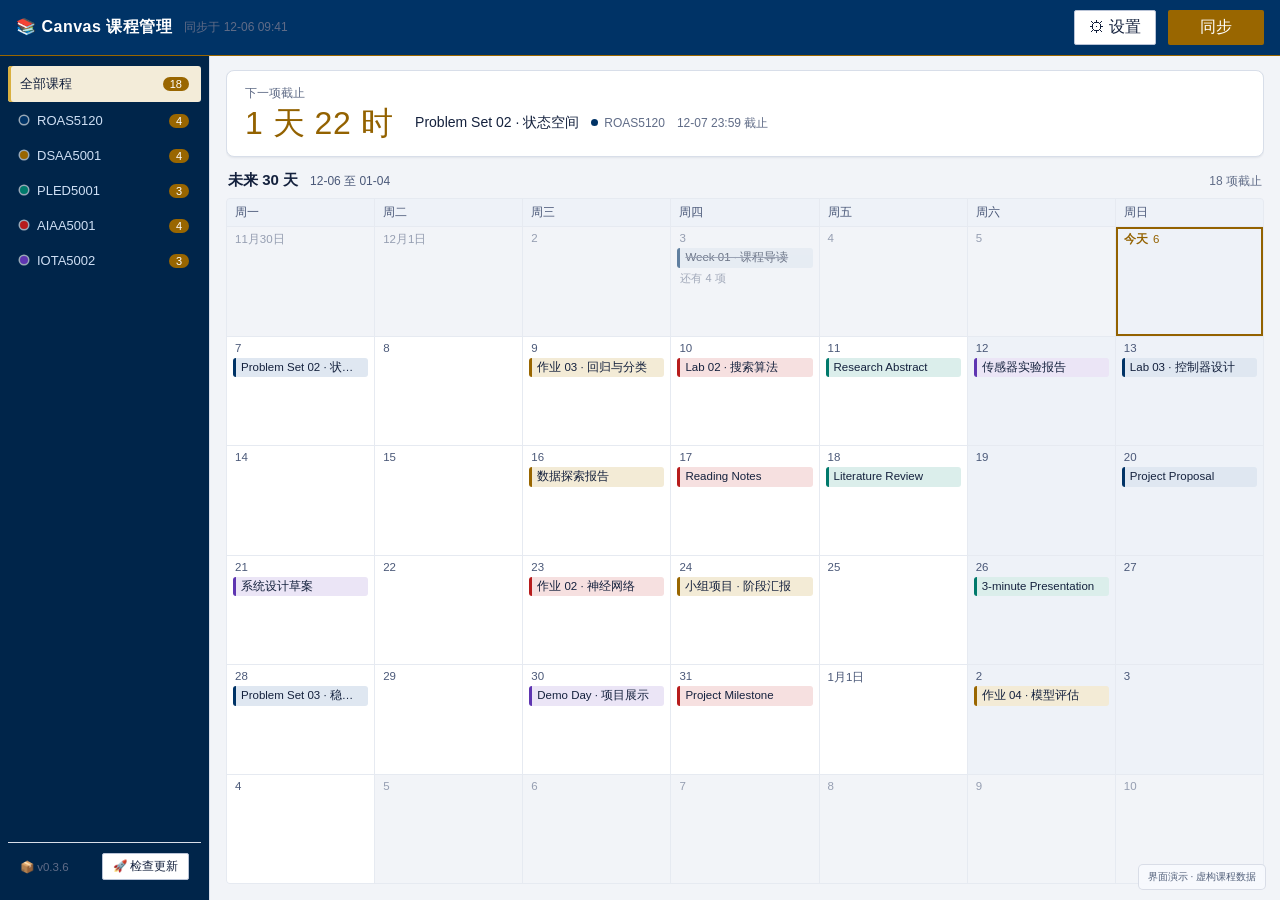
==== site/demo/index.html @ 801e0ab7 "Publish Chinese Canvas Mac download website and Pages workflow" ====
<!DOCTYPE html>
<html lang="zh-CN">
<head>
  <meta charset="UTF-8">
  <meta http-equiv="Content-Security-Policy" content="default-src 'self'; connect-src 'none'; style-src 'self' 'unsafe-inline'; img-src 'self' data:; font-src 'self'; form-action 'none'; base-uri 'self';">
  <meta name="viewport" content="width=device-width, initial-scale=1">
  <meta name="robots" content="noindex">
  <title>Canvas 课程管理 · 界面演示</title>
  <link rel="stylesheet" href="style.css">
  <link rel="stylesheet" href="demo.css">
</head>
<body data-theme="hkust">
  <!-- 顶栏元素在 Claude 皮肤下由 arrangeChrome() 挪进侧边栏,其它皮肤保持原位 -->
  <header>
    <h1 id="app-title">📚 Canvas 课程管理</h1>
    <span id="synced-at" class="synced"></span>
    <button id="ai-settings-btn" title="设置(智能服务 / 外观)">⚙ 设置</button>
    <button id="refresh-btn" class="primary"><svg class="sync-svg" viewBox="0 0 16 16" aria-hidden="true"><path d="M13.2 6.4A5.3 5.3 0 0 0 3.3 5M2.8 9.6a5.3 5.3 0 0 0 9.9 1.4" /><path d="M3.1 2.4v2.9H6M12.9 13.6v-2.9H10" /></svg><span class="sync-label">同步</span></button>
  </header>
  <div id="sync-progress" class="hidden" role="status" aria-live="polite">
    <div class="sync-progress-heading">
      <span id="sync-progress-title">正在连接 Canvas…</span>
      <span id="sync-progress-count"></span>
    </div>
    <div id="sync-progress-track" class="sync-progress-track" role="progressbar" aria-label="课程同步进度" aria-valuemin="0" aria-valuemax="100">
      <div id="sync-progress-fill" class="sync-progress-fill indeterminate"></div>
    </div>
    <div id="sync-progress-detail"></div>
  </div>
  <div id="app">
    <nav id="course-nav">
      <div id="nav-head" class="only-claude">
        <div id="nav-brand"></div>
        <div id="nav-sync"></div>
      </div>
      <div class="nav-label only-claude">课程</div>
      <div id="nav-items"></div>
      <div id="update-footer">
        <span id="update-status">📦 v-</span>
        <button id="update-check-btn" title="检查新版本">🚀 检查更新</button>
      </div>
    </nav>
    <div id="update-panel" class="hidden">
      <div class="update-panel-head">
        <span>发现新版本</span>
        <button id="update-panel-close">✕</button>
      </div>
      <div id="update-progress-box" class="hidden">
        <div class="prog-line" id="update-stage"></div>
        <div class="prog-detail" id="update-detail"></div>
        <div class="prog-bar"><div class="prog-fill" id="update-fill"></div></div>
      </div>
      <div id="update-new-box" class="hidden">
        <div id="update-notes" class="update-notes"></div>
        <div class="modal-actions" style="padding:8px 0 0">
          <button id="update-later-btn">以后再说</button>
          <button id="update-now-btn" class="primary">⬇ 立即更新</button>
        </div>
      </div>
    </div>
    <main>
      <!-- 看板舞台:全部课程 = 一块固定看板(下一项截止 + 30 天月历);
           具体课程 = 作业/公告/课件/结构分析四块看板,总览平铺,单击后一大三小(台前调度) -->
      <div id="stage" data-mode="home">
        <div id="home-view" class="hidden"></div>
        <div id="stage-strip-head">
          <button id="stage-overview-btn" title="回到四块看板总览(Esc)"><svg class="grid-svg" viewBox="0 0 16 16" aria-hidden="true"><rect x="2" y="2" width="5" height="5" rx="1.2" /><rect x="9" y="2" width="5" height="5" rx="1.2" /><rect x="2" y="9" width="5" height="5" rx="1.2" /><rect x="9" y="9" width="5" height="5" rx="1.2" /></svg><span>总览</span></button>
        </div>
        <section class="board" data-board="assignments" aria-labelledby="board-title-assignments">
          <div class="board-head">
            <button class="board-title" id="board-title-assignments" data-section="assignments">作业</button>
            <span class="board-meta" id="board-meta-assignments"></span>
          </div>
          <div class="board-frame"><div class="board-surface">
            <div id="sub-filters">
              <button class="chip active" data-filter="pending">待办</button>
              <button class="chip" data-filter="overdue">已过期</button>
              <button class="chip" data-filter="done">已完成</button>
              <button class="chip" data-filter="all">全部</button>
            </div>
            <div id="content">
              <div id="assignment-list"></div>
              <div id="detail-panel" class="hidden" role="region" aria-labelledby="detail-title">
                <div class="detail-header">
                  <span id="detail-title"></span>
                  <button id="detail-close" aria-label="关闭作业详情">✕</button>
                </div>
                <div id="detail-meta"></div>
                <div class="detail-actions">
                  <button id="detail-open">🌐 打开原页</button>
                  <button id="detail-interpret" class="primary">✨ AI 解读</button>
                  <button id="detail-plan-btn" class="primary">📋 生成作业方案</button>
                </div>
                <div id="detail-desc" class="detail-desc"></div>
                <div id="detail-interpretation" class="detail-translation hidden"></div>
                <div id="detail-plan" class="detail-translation plan hidden"></div>
              </div>
            </div>
          </div></div>
        </section>
        <section class="board" data-board="announcements" aria-labelledby="board-title-announcements">
          <div class="board-head">
            <button class="board-title" id="board-title-announcements" data-section="announcements">公告</button>
            <span class="board-meta" id="board-meta-announcements"></span>
          </div>
          <div class="board-frame"><div class="board-surface">
            <div id="ann-view">
              <div id="ann-list"></div>
            </div>
          </div></div>
        </section>
        <section class="board" data-board="files" aria-labelledby="board-title-files">
          <div class="board-head">
            <button class="board-title" id="board-title-files" data-section="files">课件</button>
            <span class="board-meta" id="board-meta-files"></span>
          </div>
          <div class="board-frame"><div class="board-surface">
            <div id="files-view">
              <div class="files-toolbar">
                <span id="files-hint" class="synced"></span>
                <button id="download-all-btn" class="primary">⬇ 全部下载</button>
              </div>
              <div id="files-list"></div>
            </div>
          </div></div>
        </section>
        <section class="board" data-board="analysis" aria-labelledby="board-title-analysis">
          <div class="board-head">
            <button class="board-title" id="board-title-analysis" data-section="analysis">课程结构分析</button>
            <span class="board-meta" id="board-meta-analysis"></span>
          </div>
          <div class="board-frame"><div class="board-surface">
            <div id="analysis-view">
              <div class="analysis-toolbar">
                <span id="analysis-course-name"></span>
                <button id="analysis-cancel" class="hidden">取消</button>
                <button id="analysis-start" class="primary">▶ 开始分析</button>
                <span id="analysis-cost-hint" class="synced"></span>
              </div>
              <div id="analysis-progress" class="hidden"></div>
              <div id="analysis-result"></div>
            </div>
          </div></div>
        </section>
      </div>
    </main>
  </div>

  <div id="settings-modal" class="modal hidden">
    <div class="modal-body">
      <h2>⚙ 设置</h2>
      <div class="ai-status">
        <span id="ai-status-model">🤖 未配置模型</span>
        <div id="effort-seg" class="seg hidden" title="AI 思考档位:影响所有 AI 功能的速度与深度">
          <button data-effort="fast">⚡ 快速</button>
          <button data-effort="balanced">⚖️ 均衡</button>
          <button data-effort="deep">🎯 深度</button>
        </div>
      </div>
      <label>外观
        <select id="theme-select" title="切换皮肤">
          <option value="default">🌙 深色</option>
          <option value="chatgpt">💬 ChatGPT</option>
          <option value="claude">🟠 Claude</option>
          <option value="hkust">🎓 HKUST</option>
        </select>
      </label>
      <label>AI 服务商
        <select id="ai-provider"></select>
      </label>
      <label id="ai-baseurl-row">API 地址(Base URL)<input id="ai-baseurl" placeholder="https://.../v1"></label>
      <label>模型(预设服务商仅支持指定多模态模型)
        <input id="ai-model" placeholder="选择预设后自动填入">
      </label>
      <label>API Key<input id="ai-key" type="password" placeholder="sk-..."></label>
      <button id="ai-key-link" class="linklike hidden">↗ 前往官网获取 / 购买 API Key</button>
      <p class="hint">预设服务商只需填 API Key,模型与接口地址自动配置。Key 只存本地,不会上传。</p>
      <div class="privacy-box">
        <div class="privacy-head">
          <span>🔒 隐私与诊断(纯本地)</span>
          <label class="switch-like"><input type="checkbox" id="telemetry-toggle" checked> 记录诊断日志</label>
        </div>
        <p class="privacy-text">
          应用会把匿名诊断信息记录在<b>本机的 data/telemetry.jsonl</b>,用于排查同步失败、课件下载失败等问题。
          <b>绝不会自动上传任何数据。</b>记录内容:随机安装 ID(与个人身份无关)、应用版本、系统与硬件(操作系统/CPU/内存)、
          功能事件(同步与下载的成败、错误码、文件大小、AI 服务商与模型名、功能使用次数——课程只记数量,不记名称)。
          <b>不记录:</b>姓名、学号、API Key、作业与课程内容。
        </p>
        <div class="privacy-actions">
          <button id="telemetry-export-btn">📤 导出诊断数据(发给我即可帮忙排查)</button>
        </div>
      </div>
      <div class="modal-actions">
        <button id="ai-test-btn">测试连接</button>
        <span style="flex:1"></span>
        <button id="ai-cancel-btn">取消</button>
        <button id="ai-save-btn" class="primary">保存</button>
      </div>
    </div>
  </div>

  <div id="toast" class="hidden"></div>
  <div class="demo-label" role="note">界面演示 · 虚构课程数据</div>
  <script src="demo-bridge.js"></script>
  <script src="vendor/marked.umd.js"></script>
  <script src="app.js"></script>
</body>
</html>
---- site/demo/style.css ----
* { margin: 0; padding: 0; box-sizing: border-box; }

/* 随包字体:Source Serif 4(SIL OFL,见 fonts/SourceSerif4-OFL.txt),只含拉丁字符,中文回落到系统字体 */
@font-face {
  font-family: "Source Serif 4 App";
  src: url("fonts/SourceSerif4-latin-opsz.woff2") format("woff2");
  font-weight: 200 900;
  font-style: normal;
  font-display: swap;
  unicode-range: U+0000-00FF, U+0131, U+0152-0153, U+02BB-02BC, U+02C6, U+02DA, U+02DC,
                 U+0304, U+0308, U+0329, U+2000-206F, U+20AC, U+2122, U+2191, U+2193, U+2212, U+2215, U+FEFF, U+FFFD;
}

/* 只在 Claude 皮肤出现的结构 / 图标,默认隐藏 */
.only-claude, .sync-svg { display: none; }
.note-muted { color: var(--text-mute); }
.note-bad { color: var(--bad); }

/* ================= 主题变量 =================
   字体三级体系:--font 正文 / --font-display 标题与条目名 / --font-num 时间戳数字等

   颜色 token 的两条约束(四套主题都按 WCAG AA 4.5:1 校准过,改动前请复算):
   1. --accent 是"填充底",上面压 --accent-contrast 白字;--accent-text 是"文本色",
      压在 --bg/--panel 上。同一个色值满足不了两个方向,所以拆成两个 token。
   2. 语义色各有三元组:--x 作文本压在面板上、--x-tint 是徽标实底、--x-strong 是
      徽标底上的文字。tint 必须是实色而非 rgba,否则叠在不同面板上结果不可控。
*/
/* 默认:深色 */
body {
  --bg: #10141c;
  --header-bg: #171d29; --header-text: #e2e8f0; --header-border: var(--border);
  --nav-bg: #141925; --nav-text: #aab6c8;
  --panel: #171d29; --panel2: #141925; --panel3: #131826;
  --border: #263043; --border-soft: #1e2636; --row-line: #1a2130;
  --hover: #1a2233;
  --text: #e2e8f0; --text-soft: #c3cede; --text-dim: #8a97ab; --text-mute: #7f899a;
  --accent: #2f6fed; --accent-hover: #1f5ad6; --accent-text: #4f85f0; --accent-dim: #233350;
  --accent-disabled: #23408f; --accent-contrast: #fff;
  --btn: #232c3d; --btn-hover: #2c3850; --btn-border: transparent;
  --ok: #4fd08f; --ok-tint: #1b3631; --ok-strong: #4fd08f;
  --warn: #e5c453; --warn-tint: #363426; --warn-strong: #e5c453;
  --bad: #f27d8d; --bad-tint: #392730; --bad-strong: #f27d8d;
  --info: #6fa8ff; --info-tint: #212f45; --info-strong: #6fa8ff;
  --paper-bg: #fff; --paper-text: #1f232b; --paper-link: #1a5fb4; --paper-border: #c8d0dc;
  --font: "Segoe UI", "Microsoft YaHei", sans-serif;
  --font-display: var(--font);
  --font-mono: var(--font);
  --font-num: Bahnschrift, "Segoe UI", "DIN Alternate", sans-serif;
  --radius-lg: 10px; --radius: 8px; --radius-sm: 6px;
  --btn-radius: 6px; --input-radius: 6px;
  --input-bg: #10141c; --input-border: #2c3850;
  --card-border: #263043;
  --scrollbar: #2c3850; --scrollbar-hover: #3a4a66;
  --shadow: none;
  --overlay: rgba(4, 7, 13, .62);
  --course-0: #6fa8ff; --course-0-tint: #1d2a42;  --course-1: #4fd1c5; --course-1-tint: #16312f;
   --course-2: #f0c048; --course-2-tint: #342d1a;  --course-3: #f28bb5; --course-3-tint: #3a2231;
   --course-4: #b39cff; --course-4-tint: #29243f;  --course-5: #6ee7a0; --course-5-tint: #18321f;
   --course-6: #ff8a80; --course-6-tint: #3a2224;  --course-7: #67d4ea; --course-7-tint: #153440;
}

/* ChatGPT 风格:纯白 + 浅灰侧栏 + 绿色点缀 + 药丸按钮 + 灰底圆角输入框 */
body[data-theme="chatgpt"] {
  --bg: #ffffff;
  --header-bg: #ffffff; --header-text: #0d0d0d; --header-border: #ececec;
  --nav-bg: #f9f9f9; --nav-text: #5d5d5d;
  --panel: #ffffff; --panel2: #f9f9f9; --panel3: #f9f9f9;
  --border: #e5e5e5; --border-soft: #ececec; --row-line: #ececec;
  --hover: #f0f0f0;
  --text: #0d0d0d; --text-soft: #2f2f2f; --text-dim: #5d5d5d; --text-mute: #6d6d6d;
  --accent: #0d8669; --accent-hover: #0a6e56; --accent-text: #0c7c61; --accent-dim: #e2f4ee;
  --accent-disabled: #b9d9cd; --accent-contrast: #fff;
  --btn: #ffffff; --btn-hover: #f2f2f2; --btn-border: #d9d9d9;
  --ok: #0c7c61; --ok-tint: #dfeeea; --ok-strong: #0c785e;
  --warn: #b15209; --warn-tint: #f5e9df; --warn-strong: #ac5009;
  --bad: #d52222; --bad-tint: #fae2e2; --bad-strong: #cb2020;
  --info: #2563eb; --info-tint: #e3ebfc; --info-strong: #205feb;
  --paper-bg: #fff; --paper-text: #1f232b; --paper-link: #1a5fb4; --paper-border: #d9d9d9;
  --overlay: rgba(13, 13, 13, .38);
  --font: -apple-system, "Segoe UI Variable", "Segoe UI", "Microsoft YaHei", sans-serif;
  --font-display: var(--font);
  --font-mono: ui-monospace, Consolas, "Cascadia Mono", monospace;
  --radius-lg: 16px; --radius: 12px; --radius-sm: 10px;
  --btn-radius: 999px; --input-radius: 12px;
  --input-bg: #f4f4f4; --input-border: transparent;
  --card-border: transparent;
  --scrollbar: #d9d9d9; --scrollbar-hover: #c0c0c0;
  --shadow: 0 1px 3px rgba(0,0,0,.06), 0 4px 14px rgba(0,0,0,.05);
  --course-0: #2563eb; --course-0-tint: #e7eefd;  --course-1: #0d9488; --course-1-tint: #e0f2ef;
   --course-2: #d97706; --course-2-tint: #fbefdc;  --course-3: #db2777; --course-3-tint: #fbe7f1;
   --course-4: #7c3aed; --course-4-tint: #efe8fd;  --course-5: #16a34a; --course-5-tint: #e3f4e8;
   --course-6: #dc2626; --course-6-tint: #fbe7e7;  --course-7: #0891b2; --course-7-tint: #dff2f7;
}

/* Claude 风格(参照 Claude Desktop):暖白纸面 + 暖灰墨色 + 半透明发丝线 + 深色主按钮,
   赤陶色只留给"同步"和首页倒计时;衬线只用于标题与 AI 输出,界面其余部分用无衬线。
   布局差异(无顶栏,标题和同步在侧边栏)见文件末尾「Claude 皮肤」一节。 */
body[data-theme="claude"] {
  --bg: #faf9f5;
  --header-bg: #faf9f5; --header-text: #141413; --header-border: transparent;
  --nav-bg: #f4f2eb; --nav-text: #3d3d3a;
  --panel: #ffffff; --panel2: #f4f2eb; --panel3: #ffffff;
  --border: rgba(31, 30, 29, .14); --border-soft: rgba(31, 30, 29, .08); --row-line: transparent;
  --hover: rgba(31, 30, 29, .045);
  --active: rgba(31, 30, 29, .08);
  --text: #141413; --text-soft: #3d3d3a; --text-dim: #5f5d57; --text-mute: #6f6d65;
  --accent: #b35230; --accent-hover: #9f4829; --accent-text: #b35230; --accent-dim: #f6e5dd;
  --accent-brand: #d97757;
  --accent-disabled: #e2b8a6; --accent-contrast: #fff;
  --ink: #1f1e1d; --ink-hover: #3d3d3a; --ink-contrast: #faf9f5;
  --btn: #ffffff; --btn-hover: #f4f2eb; --btn-border: rgba(31, 30, 29, .15);
  --ok: #52733f; --ok-tint: #ebf0e9; --ok-strong: #4a6a38;
  --warn: #8f5a14; --warn-tint: #f5ede2; --warn-strong: #82520f;
  --bad: #b3432d; --bad-tint: #f7e8e4; --bad-strong: #a53d29;
  --info: #43648f; --info-tint: #e8edf3; --info-strong: #3d5c85;
  --paper-bg: #fff; --paper-text: #1f1e1d; --paper-link: #1a5fb4; --paper-border: #e3e0d8;
  --overlay: rgba(20, 20, 19, .28);
  --font: -apple-system, BlinkMacSystemFont, "Segoe UI Variable Text", "Segoe UI", "PingFang SC",
          "Microsoft YaHei UI", "Microsoft YaHei", "Noto Sans CJK SC", sans-serif;
  --font-serif: "Source Serif 4 App", "Songti SC", "Noto Serif CJK SC", "Source Han Serif SC",
                "Microsoft YaHei UI", "Microsoft YaHei", serif;
  --font-display: var(--font);
  --font-mono: ui-monospace, "Cascadia Mono", Consolas, monospace;
  --font-num: var(--font);
  --radius-lg: 16px; --radius: 12px; --radius-sm: 8px;
  --btn-radius: 8px; --input-radius: 10px;
  --input-bg: #ffffff; --input-border: rgba(31, 30, 29, .16);
  --card-border: rgba(31, 30, 29, .1);
  --scrollbar: rgba(31, 30, 29, .16); --scrollbar-hover: rgba(31, 30, 29, .28);
  --shadow: 0 1px 2px rgba(31, 30, 29, .04), 0 8px 28px rgba(31, 30, 29, .08);
  --course-0: #c6613f; --course-0-tint: #f6e4db;  --course-1: #6f7d3a; --course-1-tint: #ebeedc;
   --course-2: #4f6d9a; --course-2-tint: #e3e9f2;  --course-3: #b8862b; --course-3-tint: #f5ecd6;
   --course-4: #8a4f7d; --course-4-tint: #f1e3ed;  --course-5: #3f7f78; --course-5-tint: #dfedeb;
   --course-6: #b9536a; --course-6-tint: #f6e2e7;  --course-7: #7a7466; --course-7-tint: #ebe8e0;
}

/* HKUST 风格:藏青导航 + 金色点缀 + 白卡片 + 直角机构风 + Verdana 展示字体 */
body[data-theme="hkust"] {
  --bg: #f2f4f8;
  --header-bg: #003366; --header-text: #ffffff; --header-border: #996600;
  --nav-bg: #00254a; --nav-text: #cfe0f5;
  --panel: #ffffff; --panel2: #eef2f8; --panel3: #ffffff;
  --border: #d8dee9; --border-soft: #e6eaf1; --row-line: #e6eaf1;
  --hover: #e9eef7;
  --text: #14213d; --text-soft: #2c3a5e; --text-dim: #4a5878; --text-mute: #606c87;
  --accent: #996600; --accent-hover: #7a5000; --accent-text: #936200; --accent-dim: #f3ecd9;
  --accent-disabled: #cfc0a0; --accent-contrast: #fff;
  /* 藏青底上的金色需要 >=3:1 才看得见,#996600 只有 2.55,所以侧栏指示条另用亮金 */
  --gold-on-navy: #d9b040;
  --btn: #ffffff; --btn-hover: #f0f3f8; --btn-border: #b9c3d6;
  --ok: #2d7b31; --ok-tint: #e4eee4; --ok-strong: #2c7930;
  --warn: #af5109; --warn-tint: #f5e8df; --warn-strong: #ac4f09;
  --bad: #c62828; --bad-tint: #f8e3e3; --bad-strong: #c62828;
  --info: #0057b8; --info-tint: #dee9f6; --info-strong: #0057b8;
  --paper-bg: #fff; --paper-text: #1f232b; --paper-link: #0057b8; --paper-border: #b9c3d6;
  --overlay: rgba(0, 20, 40, .45);
  --font: "Segoe UI", "Microsoft YaHei", sans-serif;
  --font-display: Verdana, "Segoe UI", "Microsoft YaHei", sans-serif;
  --font-mono: Consolas, ui-monospace, monospace;
  --radius-lg: 8px; --radius: 4px; --radius-sm: 3px;
  --btn-radius: 2px; --input-radius: 2px;
  --input-bg: #ffffff; --input-border: #b9c3d6;
  --card-border: #d8dee9;
  --scrollbar: #b9c3d6; --scrollbar-hover: #9aa8c4;
  --shadow: 0 1px 2px rgba(20,33,61,.08);
  --course-0: #003366; --course-0-tint: #dfe7f1;  --course-1: #996600; --course-1-tint: #f3ebd6;
   --course-2: #00796b; --course-2-tint: #dbeeeb;  --course-3: #b71c1c; --course-3-tint: #f6e0e0;
   --course-4: #5e35b1; --course-4-tint: #ebe5f6;  --course-5: #2e7d32; --course-5-tint: #e2efe2;
   --course-6: #c75b00; --course-6-tint: #f8e7d8;  --course-7: #455a64; --course-7-tint: #e4e9eb;
}

@media (max-width: 640px) {
  /* 顶栏元素收窄 */
  header { padding: 8px 12px; gap: 8px; font-size: 14px; }
  header h1 { font-size: 14px; }
  .synced { font-size: 11px; }

  /* 标签页与筛选器变小 */
  #sub-filters { padding: 6px 10px 0; gap: 6px; }
  .chip { padding: 3px 10px; font-size: 11px; }

  /* 作业行进一步简化:一列布局 */
  .row { grid-template-columns: 1fr; gap: 4px; padding: 8px 10px; }
  .row .due { font-size: 12px; }
  .row .name { grid-column: 1; }
  .row .badge { margin-top: 2px; }

  /* 首页英雄位数字缩小 */
  .hn-count { font-size: 28px; }
  .hn-title { font-size: 13px; }
}

/* 正文行宽上限:Canvas 作业说明与公告正文避免在宽屏下拉成百字一行 */
.paper, .detail-translation, .ann-body, .analysis-report {
  max-width: 780px;
}

/* ================= 全局细节:滚动条 / 选中 / 焦点 ================= */
::-webkit-scrollbar { width: 10px; height: 10px; }
::-webkit-scrollbar-track { background: transparent; }
::-webkit-scrollbar-thumb {
  background: var(--scrollbar); border-radius: 5px;
  border: 2px solid transparent; background-clip: padding-box;
}
::-webkit-scrollbar-thumb:hover { background: var(--scrollbar-hover); background-clip: padding-box; }
::selection { background: var(--accent-dim); }

/* 焦点环:统一给所有可交互元素,包含被改造成 role=button/tab/option 的 div。
   用 --accent-text(已保证对各 surface >=3:1),深色主题下 --accent 太暗看不清环。 */
:is(button, select, input, a, summary, [tabindex]):focus-visible {
  outline: 2px solid var(--accent-text);
  outline-offset: 2px;
  border-radius: var(--radius-sm);
}
/* 列表行的焦点环走 inset,避免被相邻行的 overflow 裁掉 */
:is(.row, .ann-row, .file-row, .nav-item, .cal-item):focus-visible {
  outline: 2px solid var(--accent-text);
  outline-offset: -2px;
}

/* ================= 基础布局 ================= */
body {
  font-family: var(--font);
  background: var(--bg);
  color: var(--text);
  height: 100vh;
  display: flex;
  flex-direction: column;
  overflow: hidden;
}

/* 展示字体:标题与条目名 */
h1, h2, h3, .g-title, #detail-title, .detail-header,
.row .name, .ann-head .name, .file-row .fname, .att-row .fname,
.prog-line, .g-oneliner { font-family: var(--font-display); }

/* 数字:仪表风字体,所有日期/倒计时/分数/计数 */
.due, .cd, .points, .g-due, .synced, #detail-meta, .analysis-meta,
.file-row .meta, .badge, .g-risk, .sec-count { font-family: var(--font-num); font-variant-numeric: tabular-nums; }

header {
  display: flex;
  align-items: center;
  gap: 12px;
  padding: 10px 16px;
  background: var(--header-bg);
  color: var(--header-text);
  border-bottom: 1px solid var(--header-border);
}
header h1 { font-size: 16px; font-weight: 600; }
#refresh-btn { width: 96px; flex: none; white-space: nowrap; }
.synced { color: var(--text-mute); font-size: 12px; flex: 1; }

#sync-progress {
  flex: none;
  padding: 9px 16px 10px;
  background: var(--panel);
  border-bottom: 1px solid var(--border);
  font-size: 12px;
}
.sync-progress-heading { display: flex; justify-content: space-between; gap: 12px; align-items: baseline; }
#sync-progress-title { color: var(--text); font-weight: 600; min-width: 0; overflow-wrap: anywhere; }
#sync-progress-count { color: var(--text-dim); white-space: nowrap; font-variant-numeric: tabular-nums; }
.sync-progress-track { height: 6px; margin: 7px 0 5px; background: var(--border); border-radius: 99px; overflow: hidden; }
.sync-progress-fill { height: 100%; background: var(--accent); border-radius: inherit; transition: width .2s ease; }
.sync-progress-fill.indeterminate { width: 30%; animation: sync-wait 1.5s ease-in-out infinite alternate; }
@keyframes sync-wait { from { transform: translateX(0); } to { transform: translateX(233%); } }
#sync-progress-detail { color: var(--text-dim); overflow-wrap: anywhere; }

#theme-select {
  font: inherit;
  font-size: 12.5px;
  background: var(--btn);
  color: var(--text);
  border: 1px solid var(--border);
  border-radius: var(--btn-radius);
  padding: 6px 8px;
  cursor: pointer;
}

/* 设置弹窗:AI 状态区 + 思考档位三选 */
.ai-status {
  display: flex;
  align-items: center;
  justify-content: space-between;
  gap: 10px;
  padding: 8px 10px;
  background: var(--panel2);
  border: 1px solid var(--border);
  border-radius: var(--radius-sm);
  font-size: 12.5px;
  color: var(--text-soft);
}
.seg { display: flex; gap: 4px; }
.seg button {
  padding: 4px 10px;
  font-size: 12px;
  border-radius: var(--btn-radius);
}
.seg button.active {
  background: var(--accent);
  color: var(--accent-contrast);
  border-color: transparent;
}
.seg button:disabled { opacity: .35; cursor: not-allowed; }

button {
  font: inherit;
  border: 1px solid var(--btn-border);
  border-radius: var(--btn-radius);
  cursor: pointer;
  padding: 6px 14px;
  color: var(--text);
  background: var(--btn);
  transition: background .12s;
}
button:hover { background: var(--btn-hover); }
button.primary { background: var(--accent); color: var(--accent-contrast); border-color: transparent; }
button.primary:hover { background: var(--accent-hover); }
button.primary:disabled { background: var(--accent-disabled); opacity: .65; cursor: wait; }

#app { flex: 1; display: flex; min-height: 0; }

#course-nav {
  display: flex;
  flex-direction: column;
  width: 210px;
  background: var(--nav-bg);
  border-right: 1px solid var(--border);
  padding: 10px 8px;

}
.nav-item {
  display: flex;
  justify-content: space-between;
  align-items: center;
  padding: 9px 12px;
  border-radius: var(--radius-sm);
  cursor: pointer;
  font-size: 13px;
  margin-bottom: 2px;
  color: var(--nav-text);
}
.nav-item:hover { background: var(--hover); }
.nav-item.active { background: var(--accent-dim); color: var(--text); }
.nav-item .count { background: var(--accent); color: var(--accent-contrast); border-radius: 10px; font-size: 11px; padding: 1px 7px; }
.nav-item .count.zero { background: transparent; border: 1px solid var(--border); color: var(--text-mute); }
.nav-item > span:first-child { min-width: 0; overflow-wrap: anywhere; }
.nav-item .count { flex-shrink: 0; margin-left: 8px; }

main { flex: 1; display: flex; flex-direction: column; min-width: 0; }

/* ================= 看板舞台 =================
   全部课程:#home-view 一块固定看板。
   具体课程:四块看板。overview = 2x2 平铺预览;focus = 左侧三张倾斜缩略图 + 右侧一块大看板(台前调度)。
   看板节点始终是同一批,只换布局;切换动画在 app.js 的 flipBoards() 里。 */
#stage {
  flex: 1; min-height: 0;
  display: grid; gap: 14px;
  padding: 14px 16px 16px;
}
#stage[data-mode="home"] { display: flex; flex-direction: column; }
#stage[data-mode="home"] > :is(.board, #stage-strip-head) { display: none; }
#stage[data-mode="overview"] { grid-template-columns: repeat(2, minmax(0, 1fr)); grid-template-rows: repeat(2, minmax(0, 1fr)); }
#stage[data-mode="overview"] #stage-strip-head { display: none; }
#stage[data-mode="focus"] {
  grid-template-columns: 148px minmax(0, 1fr);
  grid-template-rows: auto auto auto auto minmax(0, 1fr);
  column-gap: 22px; row-gap: 16px;
}
#stage-strip-head { grid-column: 1; grid-row: 1; }
#stage-overview-btn {
  display: flex; align-items: center; gap: 8px;
  width: 100%; padding: 6px 10px;
  font-size: 12.5px; color: var(--text-dim);
}
#stage-overview-btn:hover { color: var(--text); }
.grid-svg { width: 14px; height: 14px; flex: none; fill: currentColor; }

.board {
  display: flex; flex-direction: column;
  min-width: 0; min-height: 0;
  background: var(--panel);
  border: 1px solid var(--card-border);
  border-radius: var(--radius-lg);
  box-shadow: var(--shadow);
  overflow: hidden;
}
.board-head { flex: none; display: flex; align-items: baseline; gap: 10px; padding: 11px 16px 9px; min-width: 0; }
.board-title {
  flex: none;
  background: none; border: none; padding: 0; border-radius: 0;
  font-family: var(--font-display); font-size: 14px; font-weight: 600; color: var(--text);
}
.board-title:hover { background: none; }
.board-meta { font-family: var(--font-num); font-size: 12px; color: var(--text-mute); white-space: nowrap; overflow: hidden; text-overflow: ellipsis; }
.board-frame { flex: 1; min-height: 0; position: relative; overflow: hidden; }
.board-surface { height: 100%; display: flex; flex-direction: column; min-height: 0; }
#content { flex: 1; display: flex; min-height: 0; }
#ann-view, #files-view, #analysis-view { flex: 1; min-height: 0; }

/* 预览态(总览里的四块 + 台前时左侧三张):整块可点,内容只读,底部淡出 */
.board:not(.is-focus) { cursor: pointer; }
.board:not(.is-focus) .board-frame::after {
  content: ''; position: absolute; inset: auto 0 0 0; height: 48px; pointer-events: none;
  background: linear-gradient(to bottom, transparent, var(--panel));
}
.board:not(.is-focus) #sub-filters { display: none; }
.board:not(.is-focus) :is(#assignment-list, #ann-list, #files-list, #analysis-view) { overflow: hidden; }
#stage[data-mode="overview"] .board { transition: border-color .15s ease, box-shadow .15s ease; }
#stage[data-mode="overview"] .board:hover { border-color: var(--border); box-shadow: var(--shadow), 0 0 0 1px var(--border); }

/* 台前:左侧缩略图。内容按 600 宽排版再整体缩到 1/4,和真窗口缩略图一样是"实时"的 */
#stage[data-mode="focus"] .board:not(.is-focus) {
  grid-column: 1;
  background: none; border: none; box-shadow: none; border-radius: 0; overflow: visible;
}
#stage[data-mode="focus"] .board:not(.is-focus) .board-head { order: 2; padding: 7px 2px 0; gap: 6px; }
#stage[data-mode="focus"] .board:not(.is-focus) .board-title { font-size: 12.5px; font-weight: 500; color: var(--text-dim); }
#stage[data-mode="focus"] .board:not(.is-focus):hover .board-title { color: var(--text); }
#stage[data-mode="focus"] .board:not(.is-focus) .board-meta { display: none; }
#stage[data-mode="focus"] .board:not(.is-focus) .board-frame {
  flex: none; width: 148px; height: 104px;
  background: var(--panel);
  border: 1px solid var(--card-border);
  border-radius: var(--radius);
  box-shadow: var(--shadow);
  transform: perspective(640px) rotateY(18deg);
  transform-origin: 0 50%;
  transition: transform .18s ease, box-shadow .18s ease;
}
#stage[data-mode="focus"] .board:not(.is-focus):hover .board-frame { transform: perspective(640px) rotateY(6deg); }
#stage[data-mode="focus"] .board:not(.is-focus) .board-surface {
  width: 592px; height: 416px;
  transform: scale(.25); transform-origin: 0 0;
}
#stage[data-mode="focus"] .board.is-focus { grid-column: 2; grid-row: 1 / -1; }
#stage[data-mode="focus"] .board.is-focus .board-head { padding: 13px 18px 10px; }
#stage[data-mode="focus"] .board.is-focus .board-title { font-size: 16px; cursor: default; }

/* 课程色:8 种,每套皮肤在自己的变量块里给 --course-N / --course-N-tint */
.cc0 { --cc: var(--course-0); --ct: var(--course-0-tint); }
.cc1 { --cc: var(--course-1); --ct: var(--course-1-tint); }
.cc2 { --cc: var(--course-2); --ct: var(--course-2-tint); }
.cc3 { --cc: var(--course-3); --ct: var(--course-3-tint); }
.cc4 { --cc: var(--course-4); --ct: var(--course-4-tint); }
.cc5 { --cc: var(--course-5); --ct: var(--course-5-tint); }
.cc6 { --cc: var(--course-6); --ct: var(--course-6-tint); }
.cc7 { --cc: var(--course-7); --ct: var(--course-7-tint); }
.cdot { display: inline-block; width: 8px; height: 8px; border-radius: 50%; background: var(--cc); margin-right: 9px; vertical-align: 1px; flex: none; }

#sub-filters { display: flex; gap: 8px; padding: 8px 14px 0; }
.chip {
  background: transparent;
  color: var(--text-dim);
  border: 1px solid var(--border);
  padding: 4px 14px;
  border-radius: var(--btn-radius);
  font-size: 12px;
}
.chip:hover { background: var(--hover); }
.chip.active { background: var(--accent-dim); color: var(--text); border-color: var(--accent); }

/* ================= 课程分析 ================= */
#analysis-view { flex: 1; display: flex; flex-direction: column; overflow-y: auto; padding: 12px 16px; }
.analysis-toolbar { display: flex; flex-wrap: wrap; align-items: center; gap: 8px 10px; margin-bottom: 12px; }
.analysis-toolbar .synced { flex: 1 1 220px; font-size: 12px; }
#analysis-progress {
  background: var(--panel3);
  border: 1px solid var(--card-border);
  border-radius: var(--radius);
  padding: 12px 14px;
  margin-bottom: 12px;
}
.prog-line { font-size: 13px; font-weight: 600; margin-bottom: 4px; }
.prog-detail { font-size: 12px; color: var(--text-dim); margin-bottom: 8px; word-break: break-all; }
.prog-bar { height: 6px; background: var(--btn); border-radius: 3px; overflow: hidden; }
.prog-fill { height: 100%; background: var(--accent); transition: width .3s; }
.analysis-meta { font-size: 12px; color: var(--text-mute); margin-bottom: 8px; }
.analysis-report {
  font-size: 13px;
  line-height: 1.8;
  background: var(--panel3);
  border: 1px solid var(--card-border);
  border-radius: var(--radius);
  padding: 16px;
}
.analysis-report p, .detail-translation p { margin: 6px 0; }
.analysis-report ul, .analysis-report ol, .detail-translation ul, .detail-translation ol { padding-left: 22px; margin: 6px 0; }
.analysis-report table, .detail-translation table {
  border-collapse: collapse;
  margin: 10px 0;
  width: 100%;
  font-size: 12.5px;
}
.analysis-report th, .analysis-report td, .detail-translation th, .detail-translation td {
  border: 1px solid var(--border);
  padding: 5px 10px;
  text-align: left;
}
.analysis-report th, .detail-translation th { background: var(--hover); }
.analysis-report td, .detail-translation td { color: var(--text-soft); }

#content { flex: 1; display: flex; min-height: 0; }

#assignment-list { flex: 1; min-width: 0; overflow-y: auto; padding: 8px 14px; container-type: inline-size; }
#assignment-list.with-panel { flex: 1.2; }

.row {
  display: grid;
  min-height: 64px;
  grid-template-columns: 110px 90px 1fr 70px;
  gap: 10px;
  align-items: center;
  padding: 10px 12px;
  border-radius: var(--radius-sm);
  cursor: pointer;
  font-size: 13px;
  border-bottom: 1px solid var(--row-line);
}
.row:hover { background: var(--hover); }
.row.selected { background: var(--accent-dim); }
.row .due { color: var(--text-dim); white-space: nowrap; }
.row .due .cd { display: block; font-size: 11px; color: var(--warn); margin-top: 1px; }
.row .name { overflow: hidden; text-overflow: ellipsis; white-space: nowrap; }
.row .course-tag { color: var(--text-mute); font-size: 12px; margin-right: 8px; }
.row .points { color: var(--text-dim); text-align: right; }
@container (max-width: 600px) {
  .row { grid-template-columns: 110px minmax(0, 1fr); gap: 5px 10px; }
  .row .due { grid-column: 1; grid-row: 1 / span 2; }
  .row .name { grid-column: 2; grid-row: 1; }
  .row .badge { grid-column: 2; grid-row: 2; justify-self: start; }
  .row .points { display: none; }
}
#assignment-list, #ann-list, #files-list, .detail-desc { scrollbar-gutter: stable; }

/* 徽标:实底 tint + strong 文字。原来用 rgba(...,.14) 叠在不同面板上结果不可控,
   浅色主题下四种状态的对比度都跌到 4.1~4.3。 */
.badge { display: inline-block; font-size: 11px; border-radius: 4px; padding: 2px 6px; white-space: nowrap; }
.badge.pending { background: var(--warn-tint); color: var(--warn-strong); }
.badge.overdue { background: var(--bad-tint); color: var(--bad-strong); }
.badge.submitted { background: var(--ok-tint); color: var(--ok-strong); }
.badge.graded { background: var(--info-tint); color: var(--info-strong); }

.empty { color: var(--text-mute); text-align: center; padding: 40px; }
.empty strong { display: block; color: var(--text); font-size: 15px; }
.empty p { margin: 10px 0 16px; line-height: 1.6; }

/* ================= 详情面板 ================= */
#detail-panel {
  width: 46%;
  min-width: 380px;
  border-left: 1px solid var(--border);
  background: var(--panel3);
  display: flex;
  flex-direction: column;
  overflow: hidden;
}
.detail-header {
  display: flex;
  align-items: center;
  justify-content: space-between;
  gap: 10px;
  padding: 12px 16px;
  font-size: 15px;
  font-weight: 600;
  border-bottom: 1px solid var(--border-soft);
}
.detail-header button { padding: 2px 10px; }
#detail-meta { padding: 8px 16px; font-size: 12px; color: var(--text-dim); border-bottom: 1px solid var(--border-soft); }
.detail-actions { display: flex; gap: 8px; padding: 10px 16px; flex-wrap: wrap; }
.detail-desc, .detail-translation {
  flex: 1;
  overflow-y: auto;
  padding: 4px 16px 16px;
  font-size: 13px;
  line-height: 1.7;
}
.detail-desc ul, .detail-desc ol { padding-left: 22px; }
.detail-desc a { color: var(--info-strong); text-decoration: underline; }
.detail-desc img { max-width: 100%; }
.detail-translation {
  border-top: 2px solid var(--accent);
  color: var(--text-soft);
  max-height: 45%;
}
#detail-plan { border-top: 2px solid var(--ok); }

/* Canvas 原文是按白底页面写的(荧光笔高亮、彩色文字、公式图),放进白底"纸张"里还原效果 */
.paper {
  background: var(--paper-bg);
  color: var(--paper-text);
  border: 1px solid var(--paper-border);
  border-radius: var(--radius-sm);
  padding: 12px 14px;
  font-size: 13.5px;
  line-height: 1.75;
}
.paper :where(p, div, li, td, th, span, strong, em, h1, h2, h3, h4, h5, h6) { color: inherit; }
.paper img { max-width: 100%; }
.paper a { color: var(--paper-link); text-decoration: underline; }
.paper table { border-collapse: collapse; max-width: 100%; }
.paper td, .paper th { border: 1px solid var(--paper-border); padding: 4px 8px; }
.paper ul, .paper ol { padding-left: 22px; }
.paper iframe { max-width: 100%; }

/* ================= 全部课程看板 =================
   上面一行"下一项截止",下面是按周对齐的 30 天月历,作业是按课程着色的色块。 */
#home-view {
  flex: 1; min-height: 0;
  display: flex; flex-direction: column; gap: 14px;
  overflow-y: auto;
}

.hn {
  flex: none;
  display: grid; grid-template-columns: auto minmax(0, 1fr); align-items: center; column-gap: 22px;
  padding: 14px 18px;
  background: var(--panel);
  border: 1px solid var(--card-border);
  border-radius: var(--radius-lg);
  box-shadow: var(--shadow);
  cursor: pointer;
}
.hn:hover { border-color: var(--border); }
.hn:hover .hn-title { text-decoration: underline; text-decoration-thickness: 1px; text-underline-offset: 2px; }
.hn-label { grid-column: 1 / -1; font-size: 12px; color: var(--text-mute); margin-bottom: 2px; }
.hn-count {
  font-family: var(--font-num);
  font-size: 32px; font-weight: 300; letter-spacing: .5px; line-height: 1.2;
  color: var(--accent-text);
  font-variant-numeric: tabular-nums;
}
.hn-title { font-size: 14px; color: var(--text); min-width: 0; overflow: hidden; text-overflow: ellipsis; white-space: nowrap; }
.hn-course, .hn-due { font-family: var(--font-num); font-size: 12px; color: var(--text-mute); margin-left: 12px; }
.hn-course::before { content: ''; display: inline-block; width: 7px; height: 7px; border-radius: 50%; background: var(--cc); margin-right: 6px; vertical-align: 1px; }
.hn-clear { cursor: default; }
.hn-clear .hn-count { color: var(--ok); font-size: 22px; font-family: var(--font); font-weight: 500; }
.hn-clear .hn-title { white-space: normal; color: var(--text-dim); font-size: 13px; }
.hn-clear:hover .hn-title { text-decoration: none; }

.sec-title { display: flex; align-items: baseline; gap: 8px; font-size: 12px; color: var(--text-mute); margin: 14px 0 8px; }
.sec-count { font-size: 12px; color: var(--text-mute); }

.cal { flex: 1; min-height: 0; display: flex; flex-direction: column; }
.cal-head { flex: none; display: flex; align-items: baseline; gap: 12px; padding: 0 2px 8px; }
.cal-title { font-size: 15px; font-weight: 600; }
.cal-range { font-family: var(--font-num); font-size: 12px; color: var(--text-dim); font-variant-numeric: tabular-nums; }
.cal-head .sec-count { margin-left: auto; }
.cal-grid {
  flex: 1; min-height: 0;
  display: grid;
  grid-template-columns: repeat(7, minmax(0, 1fr));
  grid-template-rows: auto repeat(var(--rows), minmax(84px, 1fr));
  gap: 1px;
  background: var(--border-soft);
  border: 1px solid var(--border-soft);
  border-radius: var(--radius);
  overflow: hidden;
}
.cal-wd { background: var(--panel2); font-size: 11.5px; color: var(--text-dim); padding: 6px 8px; }
.cal-day {
  min-width: 0; min-height: 0; overflow: hidden;
  display: flex; flex-direction: column; gap: 3px;
  background: var(--panel);
  padding: 5px 6px 6px;
}
.cal-day.weekend, .cal-wd.weekend { background: var(--panel2); }
.cal-day.past, .cal-day.out { background: var(--bg); }
.cal-day.past > *, .cal-day.out > * { opacity: .55; }
.cal-date { font-family: var(--font-num); font-size: 11.5px; color: var(--text-dim); padding: 0 2px 1px; font-variant-numeric: tabular-nums; }
.cal-day.today { box-shadow: inset 0 0 0 2px var(--accent-text); }
.cal-day.today .cal-date { color: var(--accent-text); }
.cal-day.today .cal-date b { font-family: var(--font); font-weight: 600; margin-right: 2px; }
.cal-item {
  flex: none;
  font-size: 11.5px; line-height: 1.35; color: var(--text);
  background: var(--ct);
  border-left: 3px solid var(--cc);
  border-radius: 3px;
  padding: 2px 6px 2px 5px;
  overflow: hidden; text-overflow: ellipsis; white-space: nowrap;
  cursor: pointer;
}
.cal-item:hover { box-shadow: inset 0 0 0 1px var(--cc); }
.cal-item.done { opacity: .6; text-decoration: line-through; text-decoration-color: var(--text-mute); }
.cal-item.late { color: var(--bad-strong); }
.cal-more { font-size: 11px; color: var(--text-mute); padding: 0 3px; white-space: nowrap; }

/* ================= 作业附件 / 方案 ================= */
.att-block { margin-bottom: 12px; padding: 8px 10px; background: var(--panel2); border: 1px solid var(--border); border-radius: var(--radius-sm); }
.att-title { font-size: 12px; color: var(--text-dim); margin-bottom: 4px; }
.att-row { display: flex; gap: 10px; align-items: center; padding: 4px 0; font-size: 12.5px; }
.att-row .fname { flex: 1; overflow: hidden; text-overflow: ellipsis; white-space: nowrap; }
.att-row .meta { color: var(--text-mute); font-size: 11px; }
.att-row button { padding: 3px 10px; font-size: 12px; }

/* ================= 导学报告(结构化固定格式) ================= */
.guide-report { font-size: 13px; }
.g-title { font-size: 19px; margin-bottom: 10px; }
.g-risk {
  display: inline-block; font-size: 12px; border-radius: 12px; padding: 3px 12px; margin-bottom: 12px;
}
.g-risk.low { background: var(--ok-tint); color: var(--ok-strong); }
.g-risk.mid { background: var(--warn-tint); color: var(--warn-strong); }
.g-risk.high { background: var(--bad-tint); color: var(--bad-strong); }
.g-table { border-collapse: collapse; width: 100%; font-size: 12.5px; margin-bottom: 6px; }
.g-table th, .g-table td { border: 1px solid var(--border); padding: 5px 10px; text-align: left; }
.g-table th { background: var(--hover); }
.g-table td { color: var(--text-soft); }
.g-note { font-size: 12px; color: var(--text-dim); margin-bottom: 14px; }
.g-h2 { font-size: 15px; margin: 14px 0 6px; }
.g-oneliner {
  font-size: 13.5px; line-height: 1.7; color: var(--text);
  border-left: 3px solid var(--accent); padding: 6px 12px; background: var(--panel2);
  border-radius: 0 var(--radius-sm) var(--radius-sm) 0;
  margin-bottom: 14px;
}
.g-details { border: 1px solid var(--card-border); border-radius: var(--radius); background: var(--panel3); }
.g-details summary {
  cursor: pointer; padding: 10px 14px; font-size: 13px; color: var(--info); user-select: none;
  list-style: none;
}
.g-details summary:hover { background: var(--hover); border-radius: var(--radius); }
.g-details summary::before { content: '▸ '; }
.g-details[open] summary::before { content: '▾ '; }
.g-details summary::-webkit-details-marker { display: none; }
.g-guide-body { padding: 2px 16px 14px; }
.g-h3 { font-size: 13.5px; margin: 12px 0 4px; color: var(--text-dim); }
.g-guide-body p { margin: 4px 0; line-height: 1.7; }
.g-list { list-style: none; padding: 0; }
.g-list li {
  display: flex; justify-content: space-between; gap: 12px;
  padding: 5px 8px; border-bottom: 1px dashed var(--border); line-height: 1.6;
}
.g-list .g-due { color: var(--text-mute); font-size: 12px; white-space: nowrap; }

/* ================= 公告视图 ================= */
#ann-view { flex: 1; display: flex; flex-direction: column; overflow: hidden; }
#ann-list { flex: 1; overflow-y: auto; padding: 8px 14px; }
.ann-row {
  border-bottom: 1px solid var(--row-line);
  border-radius: var(--radius-sm);
  padding: 10px 12px;
  font-size: 13px;
  cursor: default;
}
.ann-row:hover { background: var(--hover); }
.ann-row.expanded { background: var(--hover); }
.ann-head { display: flex; width: 100%; min-height: 32px; padding: 0; border: none; background: transparent; color: var(--text); text-align: left; gap: 10px; align-items: center; }
.ann-head:hover { background: transparent; }
.ann-chevron { margin-left: auto; font-size: 22px; color: var(--text-dim); transition: transform .18s ease; }
.ann-row.expanded .ann-chevron { transform: rotate(90deg); }
.ann-content { display: grid; grid-template-rows: 0fr; transition: grid-template-rows .18s cubic-bezier(.2,.8,.2,1); }
.ann-row.expanded .ann-content { grid-template-rows: 1fr; }
.ann-content-inner { min-height: 0; overflow: hidden; }
.ann-head .due { color: var(--text-dim); white-space: nowrap; font-size: 12px; }
.ann-head .name { overflow: hidden; text-overflow: ellipsis; white-space: nowrap; }
.ann-head .course-tag { color: var(--text-mute); font-size: 12px; margin-right: 8px; }
.ann-body {
  margin-top: 10px;
  padding: 10px 12px;
  background: var(--panel3);
  border: 1px solid var(--card-border);
  border-radius: var(--radius);
  font-size: 13px;
  line-height: 1.7;
  max-height: 45vh;
  overflow-y: auto;
  cursor: default;
}
.ann-body ul, .ann-body ol { padding-left: 22px; }
.ann-body a { color: var(--info-strong); text-decoration: underline; }
.ann-body img { max-width: 100%; }
.ann-actions { display: flex; gap: 8px; margin-top: 8px; }
.ann-actions button { padding: 4px 12px; font-size: 12px; }
.ann-summary { margin-top: 8px; border: 1px solid var(--accent-dim); border-radius: var(--radius-sm); padding: 10px 12px; }

/* ================= 课件视图 ================= */
#files-view { flex: 1; display: flex; flex-direction: column; overflow: hidden; }
.files-toolbar {
  display: flex;
  align-items: center;
  gap: 10px;
  padding: 8px 14px;
}
.files-toolbar .synced { flex: 1; }
#files-list { flex: 1; overflow-y: auto; padding: 0 14px 14px; container-type: inline-size; }
.file-row {
  display: grid;
  grid-template-columns: 1fr 80px 70px 190px;
  gap: 10px;
  align-items: center;
  padding: 9px 12px;
  font-size: 13px;
  border-bottom: 1px solid var(--row-line);
  border-radius: var(--radius-sm);
}
.file-row .fname { overflow: hidden; text-overflow: ellipsis; white-space: nowrap; cursor: default; }
.file-row .meta { color: var(--text-mute); font-size: 12px; }
.file-row button { padding: 4px 10px; font-size: 12px; white-space: nowrap; }
.file-actions { display: flex; gap: 6px; justify-content: flex-end; }
.file-actions button { padding: 4px 10px; font-size: 12px; white-space: nowrap; }
.link-row { cursor: pointer; }
.file-row > button { justify-self: end; }
.link-row:hover { background: var(--hover); }
.file-sec-title { color: var(--text-mute); font-size: 12px; padding: 14px 2px 6px; }
@container (max-width: 560px) {
  .file-row { grid-template-columns: minmax(0, 1fr) 64px auto; }
  .file-row > .meta:nth-child(2) { display: none; }
}

/* ================= 弹窗 ================= */
.modal {
  position: fixed;
  inset: 0;
  background: var(--overlay);
  display: flex;
  align-items: center;
  justify-content: center;
  z-index: 10;
}
.modal-body {
  background: var(--panel);
  border: 1px solid var(--card-border);
  box-shadow: var(--shadow);
  border-radius: var(--radius-lg);
  padding: 20px;
  width: 440px;
  display: flex;
  flex-direction: column;
  gap: 12px;
}
.modal-body h2 { font-size: 15px; }
.modal-body label { display: flex; flex-direction: column; gap: 5px; font-size: 13px; color: var(--text-dim); }
.modal-body input, .modal-body select {
  font: inherit;
  font-family: var(--font-mono);
  background: var(--input-bg);
  border: 1px solid var(--input-border);
  color: var(--text);
  border-radius: var(--input-radius);
  padding: 7px 10px;
  transition: border-color .12s;
}
.modal-body input:focus, .modal-body select:focus { border-color: var(--accent); outline: none; }
.modal-body .hint { font-size: 12px; color: var(--text-mute); }
.modal-actions { display: flex; gap: 8px; align-items: center; }
.modal-body input[readonly] { color: var(--text-dim); background: var(--panel2); }
.linklike {
  background: none; border: none; color: var(--info); text-decoration: underline;
  padding: 0; font-size: 12.5px; cursor: pointer; text-align: left;
}
.linklike:hover { background: none; color: var(--accent-hover); }

#toast {
  position: fixed;
  bottom: 24px;
  left: 50%;
  transform: translateX(-50%);
  background: var(--accent);
  color: var(--accent-contrast);
  padding: 10px 20px;
  border-radius: var(--btn-radius);
  font-size: 13px;
  box-shadow: 0 4px 16px rgba(0,0,0,.4);
  z-index: 20;
  max-width: 80vw;
}
.hidden { display: none !important; }

/* ================= 主题特色细节 ================= */
/* Claude 的细节见文件末尾「Claude 皮肤」一节 */
/* HKUST:标题藏青 + 金色左侧指示条 + 导航选中金字 + 标题字距 */
body[data-theme="hkust"] header h1 { letter-spacing: .5px; }
body[data-theme="hkust"] .g-title,
body[data-theme="hkust"] .g-h2 { color: #003366; }
body[data-theme="hkust"] .nav-item:hover { color: var(--text); }
body[data-theme="hkust"] .nav-item.active { color: var(--text); box-shadow: inset 3px 0 0 var(--gold-on-navy); }
body[data-theme="hkust"] .row .name { font-weight: 600; }
/* 藏青侧栏上,深色课程点看不见,加一圈浅色描边 */
body[data-theme="hkust"] .nav-item .cdot { box-shadow: 0 0 0 1.5px rgba(255, 255, 255, .6); }
/* ChatGPT:侧栏项更圆润 */
body[data-theme="chatgpt"] .nav-item { border-radius: var(--radius-sm); }
body[data-theme="chatgpt"] main { padding-right: 10px; }

/* ================= 交互反馈 ================= */
/* 参考 Radix 的状态驱动方式：短过渡、保留节点，面板退出后再隐藏。 */
.chip, .nav-item, button {
  transition: background-color .12s ease, color .12s ease, border-color .12s ease,
              box-shadow .12s ease, opacity .12s ease;
}
.row, .ann-row, .file-row { transition: background-color .12s ease; }
button:active:not(:disabled), .nav-item:active, .row:active { box-shadow: inset 0 0 0 1px var(--border); }

/* 首帧保持可读，避免整页从透明开始造成闪白和等待感。 */
#home-view, .board-surface {
  animation: view-in .12s ease-out;
}
@keyframes view-in { from { opacity: .8; } to { opacity: 1; } }

/* toast:从下方浮入 */
#toast { animation: toast-in .22s cubic-bezier(.2, .8, .3, 1); }
@keyframes toast-in { from { opacity: 0; transform: translate(-50%, 10px); } to { opacity: 1; transform: translate(-50%, 0); } }

/* 尊重系统"减少动态效果"设置 */
@media (prefers-reduced-motion: reduce) {
  *, *::before, *::after { animation: none !important; transition: none !important; }
}

/* 弹窗用轻微位移，避免文字随缩放动画发虚。 */
.modal { animation: fade-in .18s ease-out; }
.modal-body { animation: modal-in .2s cubic-bezier(.2, .7, .3, 1); }
@keyframes fade-in { from { opacity: 0; } to { opacity: 1; } }
@keyframes modal-in {
  from { opacity: 0; transform: translateY(4px); }
  to { opacity: 1; transform: none; }
}

/* 输入控件:聚焦边框平滑过渡 + 柔和聚焦光晕 */
.modal-body input, .modal-body select {
  transition: border-color .16s ease, box-shadow .16s ease;
}
.modal-body input:focus, .modal-body select:focus {
  box-shadow: 0 0 0 3px color-mix(in srgb, var(--accent) 18%, transparent);
}

/* AI 解读结果 / 公告正文:浮现 */
.detail-translation { animation: fade-slide .18s ease-out; }
@keyframes fade-slide {
  from { opacity: 0; transform: translateY(-3px); }
  to { opacity: 1; transform: none; }
}

#update-progress-box { padding: 6px 2px 0; }
.update-notes {
  max-height: 200px;
  overflow-y: auto;
  font-size: 12.5px;
  line-height: 1.7;
  border: 1px solid var(--border-soft);
  border-radius: var(--input-radius);
  padding: 10px 12px;
  background: var(--panel3);
}
.update-notes h1, .update-notes h2 { font-size: 13.5px; margin: 4px 0; }
.update-notes ul, .update-notes ol { padding-left: 20px; }
.update-notes code {
  background: var(--hover);
  padding: 1px 5px;
  border-radius: 4px;
  font-size: 11.5px;
}
#update-new-box { padding-top: 10px; }

/* 左下角常驻更新入口 */
#nav-items { flex: 1; overflow-y: auto; }
#update-footer {
  display: flex;
  align-items: center;
  gap: 8px;
  padding: 10px 12px;
  border-top: 1px solid var(--border);
}
#update-footer span { flex: 1; font-size: 11.5px; color: var(--text-mute); }
#update-footer button { font-size: 12px; padding: 4px 10px; }

/* 新版本浮层(左下角) */
#update-panel {
  position: fixed;
  left: 222px;
  bottom: 14px;
  width: 360px;
  background: var(--panel);
  border: 1px solid var(--border);
  border-radius: var(--radius-lg);
  padding: 12px 14px;
  z-index: 15;
  box-shadow: 0 8px 28px rgba(0,0,0,.35);
  animation: modal-in .22s cubic-bezier(.2, .8, .3, 1);
}
.update-panel-head {
  display: flex;
  align-items: center;
  justify-content: space-between;
  font-size: 13.5px;
  font-weight: 600;
  margin-bottom: 8px;
}
.update-panel-head button { padding: 2px 10px; }

/* ================= 隐私与诊断 ================= */
.privacy-box {
  border: 1px solid var(--border);
  border-radius: var(--input-radius);
  background: var(--panel3);
  padding: 10px 12px;
  display: flex;
  flex-direction: column;
  gap: 8px;
}
.privacy-head {
  display: flex;
  align-items: center;
  justify-content: space-between;
  font-size: 13px;
  font-weight: 600;
}
.switch-like {
  display: flex;
  align-items: center;
  gap: 6px;
  font-size: 12px;
  font-weight: 400;
  color: var(--text-dim);
  cursor: pointer;
}
.privacy-text { font-size: 12px; line-height: 1.7; color: var(--text-dim); }
.privacy-text b { color: var(--text); }
.privacy-actions { display: flex; }
.privacy-actions button { font-size: 12px; }

/* ================= 响应式:窄窗口(<1100) =================
   侧边栏保持竖排(看板需要纵向空间),作业详情改成从右侧滑出的抽屉,遮罩只盖抽屉左边。
   放在基础样式之后,才能覆盖同优先级的 #course-nav / #detail-panel 规则。 */
@media (max-width: 1100px) {
  #course-nav { width: 184px; }
  #update-panel { left: 196px; }
  #detail-panel {
    position: fixed; inset: 0 0 0 auto; z-index: 12;
    width: min(620px, calc(100vw - 96px)); min-width: 0;
    box-shadow: -24px 0 48px -24px rgba(0, 0, 0, .35);
    display: none; /* JS 切掉 hidden 类时才会显示 */
  }
  #detail-panel:not(.hidden) { display: flex; }
  #detail-panel::before {
    content: ''; position: fixed; inset: 0 auto 0 0; z-index: -1;
    width: calc(100vw - min(620px, calc(100vw - 96px)));
    background: var(--overlay);
    pointer-events: auto;
  }
}

/* ================================================================
   Claude 皮肤(参照 Claude Desktop)
   结构:没有顶栏,标题/同步在侧边栏顶部,设置在左下角(arrangeChrome 负责挪动节点);
         主内容是看板(见「看板舞台」一节),这里只换纸面、衬线标题和颜色。
   记忆点:首页的问候语 + 白色"下一项截止"卡片(对应 Claude 的输入框),赤陶色只出现在
         同步按钮和倒计时上。其余一律安静:发丝线、暖灰、深色主按钮,不做回弹动效。
   ================================================================ */
body[data-theme="claude"] {
  -webkit-font-smoothing: antialiased;

  & .only-claude { display: block; }
  & .emo { display: none; }
  & ::selection { background: rgba(217, 119, 87, .22); }
  & :is(button, select, input, summary, .nav-item):focus-visible {
    outline: 2px solid rgba(198, 97, 63, .5); outline-offset: 2px;
  }

  /* ---------- 通用按钮:白底次按钮 + 深色主按钮 ---------- */
  & button {
    font-size: 13.5px; font-weight: 500;
    padding: 6px 12px;
    background: var(--btn); color: var(--text);
    border: 1px solid var(--btn-border);
    box-shadow: 0 1px 1px rgba(31, 30, 29, .03);
  }
  & button:hover { background: var(--btn-hover); }
  & button:disabled { opacity: .5; cursor: default; }
  & button.primary { background: var(--ink); color: var(--ink-contrast); border-color: var(--ink); }
  & button.primary:hover { background: var(--ink-hover); border-color: var(--ink-hover); }
  & button.primary:disabled { background: var(--ink); opacity: .45; }

  /* ---------- 顶栏收进侧边栏 ---------- */
  & > header { display: none; }

  & #course-nav {
    width: 248px;
    padding: 10px 10px 8px;
    border-right: 1px solid var(--border-soft);
  }
  & #nav-head { padding: 4px 0 2px; }
  & #app-title {
    font-family: var(--font-serif);
    font-size: 19px; font-weight: 500; letter-spacing: -.01em;
    color: var(--text);
    padding: 8px 10px 14px;
  }
  & #nav-sync { display: flex; flex-direction: column; }
  & #refresh-btn {
    display: flex; align-items: center; gap: 10px;
    width: 100%;
    padding: 6px 8px;
    background: transparent; border: none; box-shadow: none;
    color: var(--text); font-size: 14px; font-weight: 500; text-align: left;
    border-radius: var(--radius-sm);
  }
  & #refresh-btn:hover { background: var(--hover); }
  & #refresh-btn:disabled { opacity: 1; cursor: progress; background: transparent; }
  & #refresh-btn .sync-svg {
    display: block; flex: none;
    width: 26px; height: 26px; padding: 5px;
    border-radius: 50%;
    background: var(--accent-brand);
    fill: none; stroke: #fff; stroke-width: 1.7; stroke-linecap: round; stroke-linejoin: round;
    transition: background-color .16s ease;
  }
  & #refresh-btn:hover .sync-svg { background: var(--accent); }
  & #refresh-btn:disabled .sync-svg { animation: claude-spin 1.1s linear infinite; }
  & #synced-at { flex: none; font-size: 12px; color: var(--text-mute); padding: 1px 8px 0 44px; }
  /* 同步进度:收在同步按钮下面,跟"上次同步"对齐,细轨道 + 赤陶填充 */
  & #sync-progress {
    margin: 8px 0 0 44px; padding: 0 8px 0 0;
    background: none; border: none;
    font-size: 12px; line-height: 1.45;
  }
  & .sync-progress-heading { display: block; }
  & #sync-progress-title { font-weight: 500; }
  & #sync-progress-count { display: block; color: var(--text-mute); }
  & .sync-progress-track { height: 3px; margin: 6px 0 5px; background: var(--active); }
  & .sync-progress-fill { background: var(--accent-brand); }
  & #sync-progress-detail { color: var(--text-mute); }

  & .nav-label { font-size: 12px; font-weight: 500; color: var(--text-mute); padding: 20px 10px 6px; }
  & .nav-item {
    padding: 7px 10px; margin-bottom: 1px;
    font-size: 14px; color: var(--nav-text);
    border-radius: var(--radius-sm);
  }
  & .nav-item:hover { background: var(--hover); }
  & .nav-item.active { background: var(--active); color: var(--text); font-weight: 500; }
  & .nav-item .count {
    background: none; padding: 0;
    color: var(--text-mute); font-size: 12px; font-weight: 400; font-variant-numeric: tabular-nums;
  }
  & .nav-item.active .count { color: var(--text-dim); }
  & .nav-item .count.zero { display: none; }

  & #update-footer { border-top: none; padding: 8px 0 2px; gap: 2px; }
  & #update-status { font-size: 12px; padding-left: 10px; font-variant-numeric: tabular-nums; }
  & #update-status.has-update::after {
    content: ''; display: inline-block; width: 6px; height: 6px; margin-left: 6px; vertical-align: 2px;
    border-radius: 50%; background: var(--accent-brand);
  }
  & #update-footer button {
    background: transparent; border: none; box-shadow: none;
    color: var(--text-dim); font-size: 12.5px; padding: 5px 8px;
  }
  & #update-footer button:hover { background: var(--hover); color: var(--text); }
  & #update-panel { left: 260px; border-color: var(--card-border); box-shadow: var(--shadow); }

  /* ---------- 看板:白纸卡片放在暖白桌面上,标题用衬线 ---------- */
  & #stage { padding: 18px 22px 20px; gap: 16px; }
  & #stage[data-mode="focus"] { column-gap: 26px; row-gap: 18px; }
  & .board { border-radius: var(--radius-lg); box-shadow: 0 1px 2px rgba(31, 30, 29, .03), 0 4px 18px rgba(31, 30, 29, .045); }
  & #stage[data-mode="overview"] .board:hover { border-color: var(--border); box-shadow: var(--shadow); }
  & .board-head { padding: 14px 18px 10px; gap: 12px; }
  & .board-title {
    background: none; border: none; box-shadow: none; padding: 0;
    font-family: var(--font-serif); font-size: 17px; font-weight: 500; letter-spacing: -.01em;
  }
  & .board-title:hover { background: none; }
  & .board-meta { font-family: var(--font); font-size: 12.5px; }
  & #stage[data-mode="focus"] .board.is-focus .board-head { padding: 16px 22px 10px; }
  & #stage[data-mode="focus"] .board.is-focus .board-title { font-size: 21px; }
  & #stage[data-mode="focus"] .board:not(.is-focus) .board-title { font-family: var(--font); font-size: 12.5px; letter-spacing: 0; }
  & #stage[data-mode="focus"] .board:not(.is-focus) .board-frame {
    border-radius: 10px;
    box-shadow: 0 1px 2px rgba(31, 30, 29, .05), 0 6px 18px rgba(31, 30, 29, .08);
  }
  & #stage-overview-btn {
    background: transparent; border: none; box-shadow: none;
    padding: 6px 8px; font-size: 13px; font-weight: 400; color: var(--text-dim);
  }
  & #stage-overview-btn:hover { background: var(--hover); color: var(--text); }

  & #sub-filters { padding: 0 18px 8px; gap: 6px; }
  & .is-focus #sub-filters { padding-inline: 22px; }
  & .chip {
    font-size: 12.5px; font-weight: 400;
    padding: 3px 11px;
    color: var(--text-dim); background: transparent;
    border: 1px solid var(--border); box-shadow: none;
    border-radius: 999px;
  }
  & .chip:hover { background: var(--hover); color: var(--text); }
  & .chip.active { background: var(--ink); color: var(--ink-contrast); border-color: var(--ink); }
  & .files-toolbar { padding: 2px 18px 4px 22px; }
  & :is(#assignment-list, #ann-list, #files-list) { padding-inline: 10px; }
  & #analysis-view { padding: 4px 22px 24px; }

  /* ---------- 全部课程看板 ---------- */
  & #home-view { gap: 16px; }
  & .hn-greet {
    flex: none;
    font-family: var(--font-serif);
    font-size: 30px; font-weight: 400; line-height: 1.2; letter-spacing: -.015em;
    color: var(--text);
    padding: 2px 2px 0;
  }
  & .hn {
    padding: 14px 22px 16px;
    border-radius: 20px;
    box-shadow: 0 1px 2px rgba(31, 30, 29, .03), 0 4px 18px rgba(31, 30, 29, .04);
    transition: box-shadow .18s ease, border-color .18s ease;
    column-gap: 28px;
  }
  & .hn:hover { background: var(--panel); border-color: var(--border); box-shadow: var(--shadow); }
  & .hn:hover .hn-title { color: var(--text); }
  & .hn-label { font-size: 12.5px; color: var(--text-mute); }
  & .hn:not(.hn-clear) .hn-count { display: none; }
  & .hn-count-long {
    font-family: var(--font-serif);
    font-size: 28px; font-weight: 400; line-height: 1.3; letter-spacing: -.01em;
    color: var(--text);
    font-variant-numeric: lining-nums tabular-nums;
  }
  & .hn-count-long b { font-weight: 500; color: var(--accent); }
  & .hn-clear .hn-count { font-family: var(--font-serif); font-size: 24px; font-weight: 400; color: var(--text); }
  & .hn-title { font-size: 14.5px; color: var(--text-soft); }
  & :is(.hn-course, .hn-due) { font-family: var(--font); font-size: 12.5px; }

  & .sec-count { font-family: var(--font); font-size: 12.5px; color: var(--text-mute); }
  & .cal-head { padding: 0 4px 10px; }
  & .cal-title { font-family: var(--font-serif); font-size: 19px; font-weight: 500; letter-spacing: -.01em; }
  & .cal-range { font-family: var(--font); font-size: 12.5px; color: var(--text-mute); }
  & .cal-grid {
    background: var(--border-soft);
    border: 1px solid var(--card-border);
    border-radius: var(--radius);
    box-shadow: 0 1px 2px rgba(31, 30, 29, .03);
  }
  & .cal-wd { background: var(--panel); font-size: 12px; color: var(--text-mute); padding: 8px 10px 6px; }
  & .cal-day { padding: 6px 7px 7px; gap: 4px; }
  & .cal-day.weekend { background: #fcfbf8; }
  & .cal-wd.weekend { background: var(--panel); }
  & .cal-day:is(.past, .out) { background: var(--bg); }
  & .cal-date { font-family: var(--font); font-size: 12px; color: var(--text-dim); }
  & .cal-day.today { box-shadow: inset 0 0 0 1.5px var(--accent-brand); }
  & .cal-day.today .cal-date { color: var(--accent); }
  & .cal-item { font-size: 12px; border-left-width: 2.5px; border-radius: 4px; padding: 2px 7px 3px 6px; }
  & .cal-more { font-size: 11.5px; }

  /* ---------- 列表行(作业 / 公告 / 课件) ---------- */
  & #assignment-list { padding-top: 10px; padding-bottom: 28px; }
  & #ann-list { padding-top: 16px; padding-bottom: 28px; }
  & :is(.row, .ann-row, .file-row) {
    border-bottom: none; border-radius: var(--radius);
    font-size: 14px; margin-bottom: 1px;
  }
  & .row { grid-template-columns: 104px 76px 1fr 56px; padding: 10px 12px; }
  & :is(.row, .file-row.link-row):hover { background: var(--hover); }
  & .row.selected { background: var(--active); }
  /* 列表变窄(详情打开)时沿用通用的两列排布:左日期,右名称 + 状态 */
  @container (max-width: 600px) {
    & .row { grid-template-columns: 104px minmax(0, 1fr); }
  }
  & .row .due { font-family: var(--font); font-size: 12.5px; color: var(--text-dim); }
  & .row .due .cd { font-size: 11.5px; color: var(--warn); margin-top: 2px; }
  & .row .name { color: var(--text); }
  & :is(.row, .ann-head, .file-row) .course-tag {
    font-family: var(--font); font-size: 12.5px; color: var(--text-mute); margin-right: 10px;
  }
  & .row .points { font-family: var(--font); font-size: 12.5px; color: var(--text-mute); }
  & .badge {
    justify-self: start;
    font-family: var(--font); font-size: 11.5px; font-weight: 500;
    padding: 2px 7px; border-radius: 6px;
  }
  & .empty { font-size: 14px; padding: 56px 20px; }

  /* ---------- 作业详情:白色侧页,标题和 AI 输出用衬线 ---------- */
  & #detail-panel {
    min-width: 360px;
    background: var(--panel);
    border-left: 1px solid var(--border-soft);
    box-shadow: -10px 0 30px -18px rgba(31, 30, 29, .2);
  }
  & .detail-header {
    align-items: flex-start;
    padding: 18px 16px 6px 22px;
    border-bottom: none;
    font-family: var(--font-serif);
    font-size: 21px; font-weight: 500; line-height: 1.3; letter-spacing: -.01em;
  }
  & #detail-title { font-family: var(--font-serif); }
  & #detail-close {
    flex: none;
    font-family: var(--font); font-size: 13px;
    padding: 4px 9px;
    color: var(--text-mute); background: transparent; border: none; box-shadow: none;
  }
  & #detail-close:hover { background: var(--hover); color: var(--text); }
  & #detail-meta { font-family: var(--font); font-size: 12.5px; color: var(--text-mute); padding: 0 22px 12px; border-bottom: none; }
  & .detail-actions { gap: 6px; padding: 0 22px 16px; border-bottom: 1px solid var(--border-soft); }
  & #detail-plan-btn:not(:disabled) { background: var(--btn); color: var(--text); border-color: var(--btn-border); }
  & #detail-plan-btn:not(:disabled):hover { background: var(--btn-hover); }
  & .detail-desc { padding: 16px 22px 20px; font-size: 14px; }
  /* 有 AI 输出时原文只占需要的高度,剩下的空间给解读 */
  & .detail-desc:has(~ .detail-translation:not(.hidden)) { flex: 0 1 auto; max-height: 48%; }
  & .detail-translation {
    padding: 14px 22px 20px;
    border-top: 1px solid var(--border-soft);
    font-family: var(--font-serif); font-size: 15px; line-height: 1.8;
    color: var(--text);
  }
  & #detail-plan { border-top: 1px solid var(--border-soft); }
  & :is(#detail-interpretation, #detail-plan, .ann-summary)::before {
    display: block;
    content: 'AI 解读';
    padding-left: 14px; margin-bottom: 6px;
    font-family: var(--font); font-size: 12px; font-weight: 500; line-height: 1.5; color: var(--text-mute);
    background: radial-gradient(circle at 4px 50%, var(--accent-brand) 3px, transparent 3.5px) no-repeat;
  }
  & #detail-plan::before { content: '作业方案'; }
  & .ann-summary::before { content: 'AI 摘要'; }
  & .detail-translation :is(h1, h2, h3, h4) { font-family: var(--font-serif); font-weight: 600; font-size: 1.05em; margin: 12px 0 4px; }
  & .detail-translation strong { font-weight: 600; }
  & .detail-translation code { font-family: var(--font-mono); font-size: .88em; background: var(--panel2); padding: 1px 5px; border-radius: 4px; }

  & .att-block { background: var(--panel2); border: none; border-radius: var(--radius); padding: 10px 12px; margin-bottom: 14px; }
  & .att-title { font-size: 12.5px; font-weight: 500; }
  & .att-row { font-size: 13.5px; }
  & :is(.att-row, .file-row, .ann-actions) button { font-size: 12.5px; padding: 4px 10px; }

  /* Canvas 原文:一张带发丝边的白纸 */
  & .paper {
    border: 1px solid var(--card-border);
    border-radius: var(--radius);
    padding: 16px 18px;
    font-size: 14px; line-height: 1.75;
    color: #1f1e1d;
  }

  /* ---------- 公告 ---------- */
  & .ann-row { padding: 11px 12px; }
  & .ann-row:hover { background: var(--hover); }
  & .ann-row.expanded { background: var(--panel2); padding-bottom: 14px; }
  & .ann-head {
    gap: 12px; min-height: 0; padding: 0;
    background: transparent; border: none; box-shadow: none; border-radius: 0;
    font-size: inherit; font-weight: 400; color: var(--text);
  }
  & .ann-head:hover { background: transparent; }
  & .ann-chevron { font-size: 17px; line-height: 1; color: var(--text-mute); }
  & .ann-head .due { font-family: var(--font); font-size: 12.5px; color: var(--text-mute); min-width: 78px; }
  & .ann-head .name { color: var(--text); }
  & .ann-body { background: none; border: none; padding: 0; margin-top: 12px; max-height: 52vh; }
  & .ann-actions { margin-top: 10px; gap: 6px; }
  & .ann-summary {
    border: none; border-top: 1px solid var(--border-soft); border-radius: 0;
    margin-top: 12px; padding: 12px 2px 2px; max-height: none;
  }

  /* ---------- 课件 ---------- */
  & .files-toolbar .synced { font-size: 12.5px; color: var(--text-mute); }
  & .file-sec-title { font-size: 13px; font-weight: 500; color: var(--text-dim); padding: 18px 12px 6px; }
  & .file-row { grid-template-columns: 1fr 56px 72px 170px; padding: 8px 12px; }
  & .file-row .meta { text-align: right; }
  & .file-row > button { justify-self: end; }
  @container (max-width: 560px) {
    & .file-row { grid-template-columns: minmax(0, 1fr) 64px auto; }
  }
  & .file-row:hover { background: var(--hover); }
  & .file-row .fname { color: var(--text); }
  & .file-row .meta { font-family: var(--font); font-size: 12.5px; color: var(--text-mute); }
  & .file-actions { gap: 4px; }

  /* ---------- 课程结构分析 / 导学报告 ---------- */
  & #analysis-view { padding-top: 18px; padding-bottom: 36px; }
  & .analysis-toolbar { flex-wrap: wrap; gap: 8px 10px; margin-bottom: 16px; }
  & #analysis-course-name {
    flex: 1 1 100%;
    font-family: var(--font-serif);
    font-size: 20px; font-weight: 500; letter-spacing: -.012em; line-height: 1.3;
    margin-bottom: 4px;
  }
  & .analysis-toolbar .synced { font-size: 12.5px; color: var(--text-mute); }
  & #analysis-progress { background: var(--panel); border-color: var(--card-border); padding: 14px 16px; }
  & .prog-line { font-family: var(--font); font-weight: 500; }
  & .prog-bar { height: 4px; background: var(--active); border-radius: 2px; }
  & .prog-fill { background: var(--accent-brand); }
  & .analysis-meta { font-family: var(--font); font-size: 12.5px; margin-bottom: 10px; }

  & :is(.guide-report, .analysis-report) {
    background: var(--panel);
    border: 1px solid var(--card-border);
    border-radius: var(--radius-lg);
    padding: 26px 30px 28px;
    font-size: 14px;
  }
  & .analysis-report { font-family: var(--font-serif); font-size: 15px; line-height: 1.8; }
  /* 报告已经在看板这张纸里了,不再套一层卡片 */
  & .board :is(.guide-report, .analysis-report) { background: none; border: none; box-shadow: none; padding: 4px 0 0; }
  & .g-title { font-family: var(--font-serif); font-size: 26px; font-weight: 500; letter-spacing: -.015em; margin-bottom: 12px; }
  & .g-risk { font-family: var(--font); font-size: 12.5px; font-weight: 500; padding: 3px 11px; margin-bottom: 20px; }
  & :is(.g-table, .analysis-report table) { font-size: 13.5px; }
  & :is(.g-table, .analysis-report table) :is(th, td) {
    border: none; border-bottom: 1px solid var(--border-soft);
    padding: 9px 12px 9px 0;
  }
  & :is(.g-table, .analysis-report table) th { background: none; font-family: var(--font); font-size: 12.5px; font-weight: 500; color: var(--text-mute); }
  & .g-table td { color: var(--text-soft); font-variant-numeric: tabular-nums; }
  & .g-note { font-size: 12.5px; color: var(--text-mute); margin: 10px 0 0; }
  & .g-h2 { font-family: var(--font-serif); font-size: 18px; font-weight: 500; color: var(--text); margin: 26px 0 8px; }
  & .g-oneliner {
    font-family: var(--font-serif); font-size: 17px; line-height: 1.75; color: var(--text);
    background: none; border-left: 2px solid var(--border); border-radius: 0;
    padding: 2px 0 2px 16px; margin-bottom: 24px;
  }
  & .g-details { background: var(--panel2); border: none; border-radius: var(--radius); }
  & .g-details summary { color: var(--text); font-size: 13.5px; font-weight: 500; padding: 12px 16px; }
  & .g-details summary:hover { background: var(--hover); }
  & .g-details summary::before { color: var(--text-mute); display: inline-block; width: 16px; }
  & .g-guide-body { padding: 0 18px 18px; }
  & .g-h3 { font-family: var(--font-serif); font-size: 15px; font-weight: 600; color: var(--text); margin: 16px 0 6px; }
  & .g-guide-body p { font-family: var(--font-serif); font-size: 15px; line-height: 1.8; color: var(--text-soft); }
  & .g-list li { border-bottom: 1px solid var(--border-soft); padding: 8px 0; font-size: 14px; }
  & .g-list .g-due { font-family: var(--font); }

  /* ---------- 设置弹窗 ---------- */
  & .modal { background: rgba(20, 20, 19, .28); backdrop-filter: blur(2px); }
  & .modal-body {
    width: 500px; max-height: calc(100vh - 48px); overflow-y: auto;
    padding: 24px; gap: 14px;
    border-color: var(--card-border);
  }
  & .modal-body h2 { font-family: var(--font-serif); font-size: 22px; font-weight: 500; letter-spacing: -.01em; }
  & .modal-body label { font-size: 13px; font-weight: 500; color: var(--text-soft); gap: 6px; }
  & .modal-body :is(input, select) { font-family: var(--font); font-size: 14px; padding: 8px 11px; }
  & .modal-body :is(input, select):focus { border-color: rgba(198, 97, 63, .55); box-shadow: 0 0 0 3px rgba(198, 97, 63, .12); }
  & .modal-body input[type="checkbox"] { padding: 0; box-shadow: none; accent-color: var(--ink); }
  & .modal-body input[readonly] { background: var(--panel2); color: var(--text-dim); }
  & .modal-body .hint { font-size: 12.5px; }
  & #theme-select { font-size: 14px; padding: 8px 11px; border-radius: var(--input-radius); border-color: var(--input-border); }
  & .ai-status { background: var(--panel2); border: none; border-radius: var(--radius); padding: 10px 12px; font-size: 13px; }
  & .seg { background: var(--hover); border-radius: var(--radius-sm); padding: 2px; gap: 2px; }
  & .seg button { background: transparent; border: none; box-shadow: none; border-radius: 6px; padding: 4px 10px; font-size: 12.5px; color: var(--text-dim); }
  & .seg button.active { background: var(--panel); color: var(--text); box-shadow: 0 1px 2px rgba(31, 30, 29, .14); }
  & .privacy-box { background: none; border-color: var(--card-border); border-radius: var(--radius); padding: 12px 14px; }
  & .privacy-head { font-weight: 500; }
  & .modal-body .switch-like { flex-direction: row; font-size: 12.5px; font-weight: 400; color: var(--text-dim); }
  & .privacy-text { font-size: 12.5px; }
  & .privacy-text b { font-weight: 500; }
  & .linklike { background: none; border: none; box-shadow: none; padding: 0; font-weight: 400; color: var(--text-soft); }
  & .linklike:hover { color: var(--text); }
  & .update-notes { background: var(--panel2); border: none; }

  /* ---------- 提示条 ---------- */
  & #toast {
    background: var(--ink); color: var(--ink-contrast);
    border-radius: 10px; padding: 10px 16px; font-size: 13.5px;
    box-shadow: 0 8px 24px rgba(31, 30, 29, .2);
  }

  /* ---------- 动效:只保留回应操作的,去掉回弹 ---------- */
  & .chip.active, & .nav-item.active, & .row.selected { animation: none; }
  & :is(.chip, .nav-item, .row, .ann-row, .file-row):active { transform: none; }
  & :is(#home-view, .board-surface) { animation: fade-in .16s ease-out; }

  /* ---------- 窄窗口(<1100):侧边栏略收窄,抽屉沿用通用规则 ---------- */
  @media (max-width: 1100px) {
    & #course-nav { width: 232px; }
    & #update-panel { left: 244px; }
    & #detail-panel { border-left: 1px solid var(--border-soft); box-shadow: -24px 0 48px -24px rgba(31, 30, 29, .28); }
  }
}
@keyframes claude-spin { to { transform: rotate(360deg); } }
---- site/demo/demo.css ----
/* Presentation-only additions; the product layout and theme are copied as-is. */
html, body { min-width: 720px; }
.demo-label {
  position: fixed;
  z-index: 20;
  bottom: 10px;
  right: 14px;
  padding: 5px 9px;
  border: 1px solid rgba(94, 111, 140, .2);
  border-radius: 5px;
  background: rgba(247, 249, 253, .94);
  color: #53617b;
  font: 10px/1.4 -apple-system, BlinkMacSystemFont, "PingFang SC", sans-serif;
  pointer-events: none;
}
#toast { max-width: min(540px, calc(100vw - 40px)); white-space: normal; text-align: center; }
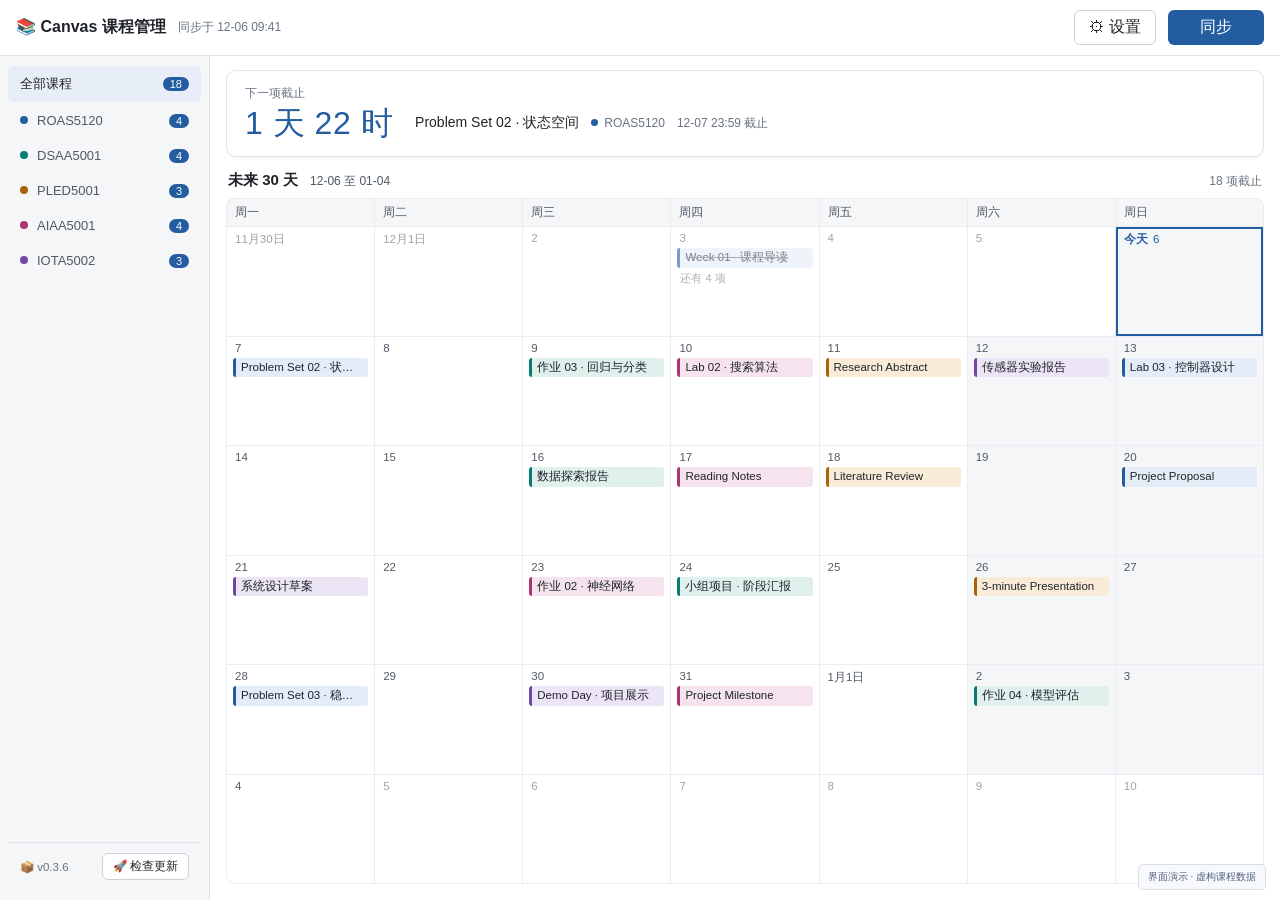
==== commit 6606cad0: "Reframe Canvas for multiple universities and refresh default-theme website" ====
--- a/site/demo/index.html
+++ b/site/demo/index.html
@@ -9,7 +9,7 @@
   <link rel="stylesheet" href="style.css">
   <link rel="stylesheet" href="demo.css">
 </head>
-<body data-theme="hkust">
+<body data-theme="default">
   <!-- 顶栏元素在 Claude 皮肤下由 arrangeChrome() 挪进侧边栏,其它皮肤保持原位 -->
   <header>
     <h1 id="app-title">📚 Canvas 课程管理</h1>
@@ -159,7 +159,7 @@
       </div>
       <label>外观
         <select id="theme-select" title="切换皮肤">
-          <option value="default">🌙 深色</option>
+          <option value="default">默认 · 白色</option>
           <option value="chatgpt">💬 ChatGPT</option>
           <option value="claude">🟠 Claude</option>
           <option value="hkust">🎓 HKUST</option>
--- a/site/demo/style.css
+++ b/site/demo/style.css
@@ -25,38 +25,36 @@
    2. 语义色各有三元组:--x 作文本压在面板上、--x-tint 是徽标实底、--x-strong 是
       徽标底上的文字。tint 必须是实色而非 rgba,否则叠在不同面板上结果不可控。
 */
-/* 默认:深色 */
+/* 当前客户端的基础白色外观。 */
 body {
-  --bg: #10141c;
-  --header-bg: #171d29; --header-text: #e2e8f0; --header-border: var(--border);
-  --nav-bg: #141925; --nav-text: #aab6c8;
-  --panel: #171d29; --panel2: #141925; --panel3: #131826;
-  --border: #263043; --border-soft: #1e2636; --row-line: #1a2130;
-  --hover: #1a2233;
-  --text: #e2e8f0; --text-soft: #c3cede; --text-dim: #8a97ab; --text-mute: #7f899a;
-  --accent: #2f6fed; --accent-hover: #1f5ad6; --accent-text: #4f85f0; --accent-dim: #233350;
-  --accent-disabled: #23408f; --accent-contrast: #fff;
-  --btn: #232c3d; --btn-hover: #2c3850; --btn-border: transparent;
-  --ok: #4fd08f; --ok-tint: #1b3631; --ok-strong: #4fd08f;
-  --warn: #e5c453; --warn-tint: #363426; --warn-strong: #e5c453;
-  --bad: #f27d8d; --bad-tint: #392730; --bad-strong: #f27d8d;
-  --info: #6fa8ff; --info-tint: #212f45; --info-strong: #6fa8ff;
-  --paper-bg: #fff; --paper-text: #1f232b; --paper-link: #1a5fb4; --paper-border: #c8d0dc;
-  --font: "Segoe UI", "Microsoft YaHei", sans-serif;
-  --font-display: var(--font);
-  --font-mono: var(--font);
+  --bg: #ffffff;
+  --header-bg: #ffffff; --header-text: #20242a; --header-border: #dfe3e8;
+  --nav-bg: #f5f6f8; --nav-text: #505966;
+  --panel: #ffffff; --panel2: #f5f6f8; --panel3: #f7f8fa;
+  --border: #dfe3e8; --border-soft: #e9ecf0; --row-line: #e9ecf0;
+  --hover: #edf0f4; --active: #e6ebf2;
+  --text: #20242a; --text-soft: #37404c; --text-dim: #505966; --text-mute: #697383;
+  --accent: #235da0; --accent-hover: #194b85; --accent-text: #235da0; --accent-dim: #e8eef7;
+  --accent-disabled: #b7c9df; --accent-contrast: #ffffff;
+  --btn: #ffffff; --btn-hover: #edf0f4; --btn-border: #cbd2dc;
+  --ok: #2d733b; --ok-tint: #e4eee6; --ok-strong: #286834;
+  --warn: #955208; --warn-tint: #f5eadb; --warn-strong: #8b4a05;
+  --bad: #b42e36; --bad-tint: #f7e4e6; --bad-strong: #a32930;
+  --info: #235da0; --info-tint: #e4ecf7; --info-strong: #1e548f;
+  --paper-bg: #ffffff; --paper-text: #1f232b; --paper-link: #1a5fb4; --paper-border: #cbd2dc;
+  --font: -apple-system, BlinkMacSystemFont, "Segoe UI", "PingFang SC", "Microsoft YaHei", sans-serif;
+  --font-display: var(--font); --font-mono: var(--font);
   --font-num: Bahnschrift, "Segoe UI", "DIN Alternate", sans-serif;
   --radius-lg: 10px; --radius: 8px; --radius-sm: 6px;
   --btn-radius: 6px; --input-radius: 6px;
-  --input-bg: #10141c; --input-border: #2c3850;
-  --card-border: #263043;
-  --scrollbar: #2c3850; --scrollbar-hover: #3a4a66;
-  --shadow: none;
-  --overlay: rgba(4, 7, 13, .62);
-  --course-0: #6fa8ff; --course-0-tint: #1d2a42;  --course-1: #4fd1c5; --course-1-tint: #16312f;
-   --course-2: #f0c048; --course-2-tint: #342d1a;  --course-3: #f28bb5; --course-3-tint: #3a2231;
-   --course-4: #b39cff; --course-4-tint: #29243f;  --course-5: #6ee7a0; --course-5-tint: #18321f;
-   --course-6: #ff8a80; --course-6-tint: #3a2224;  --course-7: #67d4ea; --course-7-tint: #153440;
+  --input-bg: #ffffff; --input-border: #cbd2dc; --card-border: #dfe3e8;
+  --scrollbar: #cbd2dc; --scrollbar-hover: #a8b2c1;
+  --shadow: 0 1px 3px rgba(32, 36, 42, .06);
+  --overlay: rgba(20, 28, 40, .36);
+  --course-0: #235da0; --course-0-tint: #e4ecf7; --course-1: #087b72; --course-1-tint: #dff0ed;
+  --course-2: #a76308; --course-2-tint: #f8ecd8; --course-3: #ad3672; --course-3-tint: #f5e4ed;
+  --course-4: #7047a3; --course-4-tint: #ece5f5; --course-5: #327b41; --course-5-tint: #e1eee4;
+  --course-6: #b43236; --course-6-tint: #f7e4e5; --course-7: #26758a; --course-7-tint: #e0edf1;
 }
 
 /* ChatGPT 风格:纯白 + 浅灰侧栏 + 绿色点缀 + 药丸按钮 + 灰底圆角输入框 */
--- a/site/demo/demo.css
+++ b/site/demo/demo.css
@@ -14,3 +14,98 @@
   pointer-events: none;
 }
 #toast { max-width: min(540px, calc(100vw - 40px)); white-space: normal; text-align: center; }
+
+/* Scroll story: the parent page presents each scene without an iframe click. */
+html[data-story-mode="true"] { scrollbar-width: none; }
+html[data-story-mode="true"] *,
+html[data-story-mode="true"] *::before,
+html[data-story-mode="true"] *::after {
+  animation: none !important;
+  transition: none !important;
+}
+html[data-story-mode="true"] body { cursor: default; }
+html[data-story-mode="true"] .story-sync {
+  position: fixed;
+  inset: 0;
+  z-index: 25;
+  display: grid;
+  place-items: center;
+  background: rgba(230, 236, 244, .74);
+  backdrop-filter: blur(7px);
+  -webkit-backdrop-filter: blur(7px);
+  pointer-events: none;
+}
+html[data-story-mode="true"] .story-sync-card {
+  width: min(430px, calc(100vw - 70px));
+  padding: 27px 32px 25px;
+  border: 1px solid rgba(255, 255, 255, .88);
+  border-radius: 20px;
+  box-shadow: 0 24px 70px rgba(0, 38, 70, .14);
+  background: #fffefb;
+  color: #133048;
+  font-family: -apple-system, BlinkMacSystemFont, "PingFang SC", "Microsoft YaHei", sans-serif;
+}
+html[data-story-mode="true"] .story-sync-caption {
+  display: flex;
+  align-items: center;
+  gap: 7px;
+  font-size: 11px;
+  color: #637885;
+}
+html[data-story-mode="true"] .story-sync-dot {
+  width: 6px;
+  height: 6px;
+  border-radius: 50%;
+  background: #ae8a4c;
+}
+html[data-story-mode="true"] .story-sync-icon {
+  display: grid;
+  place-items: center;
+  width: 58px;
+  height: 58px;
+  margin: 25px 0 20px;
+  border-radius: 17px;
+  background: #edf3f6;
+}
+html[data-story-mode="true"] .story-sync-icon svg {
+  width: 33px;
+  height: 33px;
+  fill: none;
+  stroke: #075471;
+  stroke-width: 2;
+  stroke-linecap: round;
+  stroke-linejoin: round;
+}
+html[data-story-mode="true"] .story-sync-card h2 {
+  margin: 0 0 12px;
+  font-size: 23px;
+  font-weight: 600;
+  letter-spacing: -.6px;
+}
+html[data-story-mode="true"] .story-sync-card p {
+  margin: 0 0 25px;
+  color: #64737c;
+  font-size: 13px;
+  line-height: 1.8;
+}
+html[data-story-mode="true"] .story-sync-login {
+  display: flex;
+  align-items: center;
+  gap: 10px;
+  padding: 12px 0;
+  border-top: 1px solid #e7ecef;
+  border-bottom: 1px solid #e7ecef;
+  font-size: 13px;
+}
+html[data-story-mode="true"] .story-sync-check { color: #338465; font-size: 16px; }
+html[data-story-mode="true"] .story-sync-state { margin-left: auto; color: #71818c; font-size: 10px; }
+html[data-story-mode="true"] .story-sync-progress {
+  display: flex;
+  justify-content: space-between;
+  margin-top: 19px;
+  color: #64737c;
+  font-size: 11px;
+}
+html[data-story-mode="true"] .story-sync-track { height: 5px; margin: 9px 0 20px; border-radius: 5px; background: #e7ecef; }
+html[data-story-mode="true"] .story-sync-track span { display: block; width: 68%; height: 100%; border-radius: inherit; background: #997631; }
+html[data-story-mode="true"] .story-sync-card small { color: #8a959b; font-size: 10px; }
